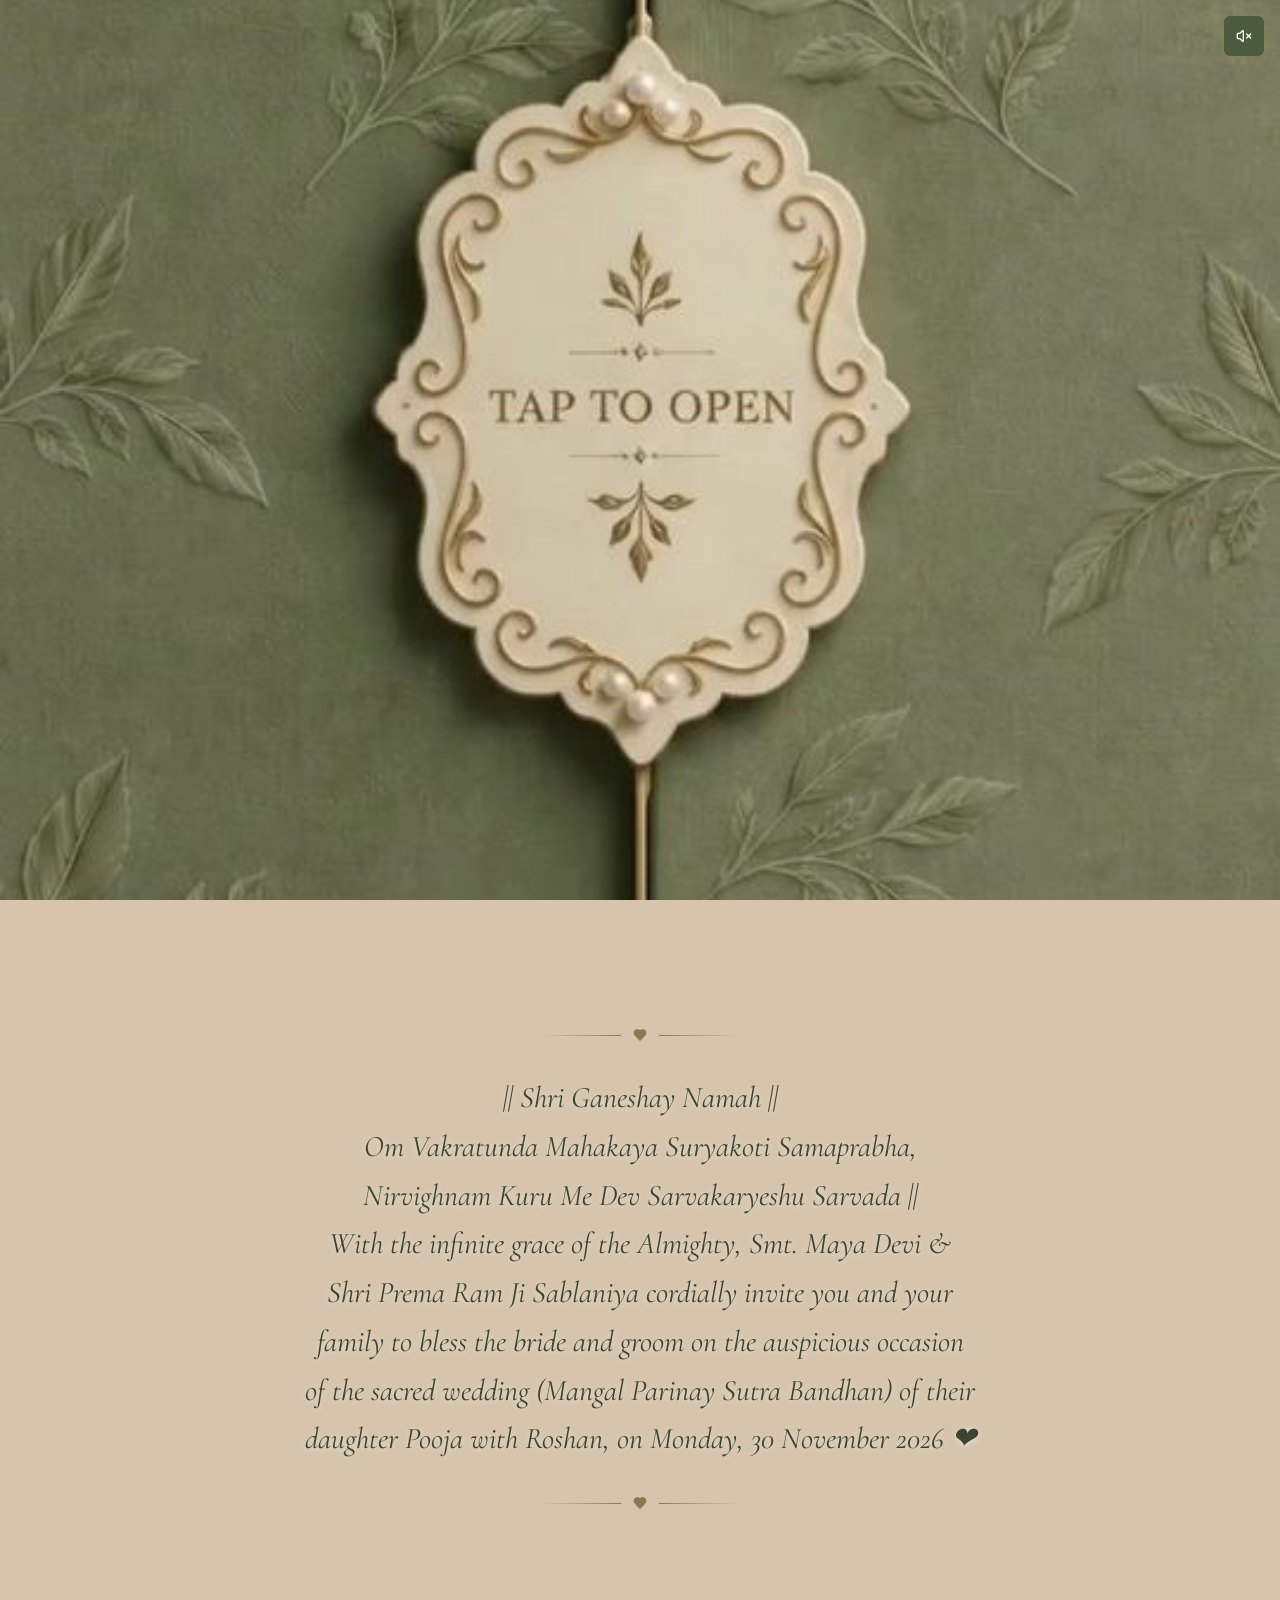
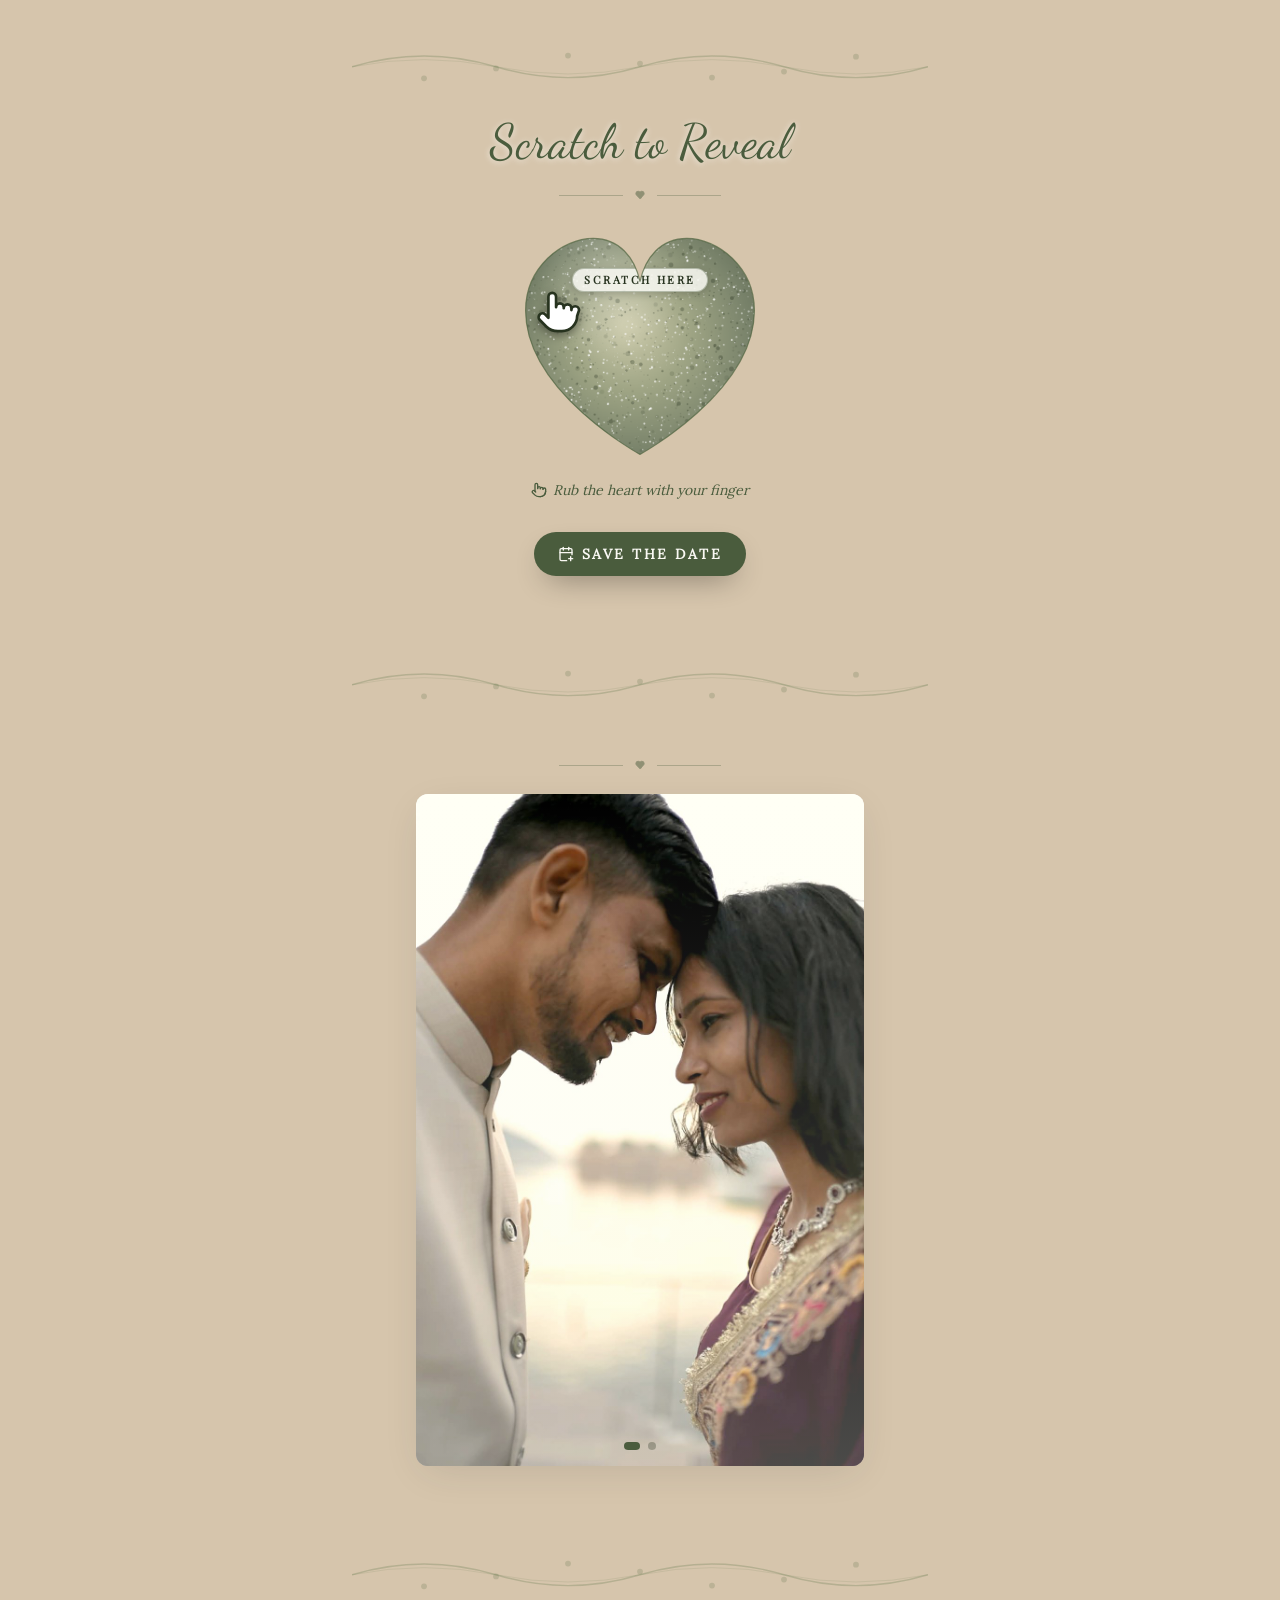
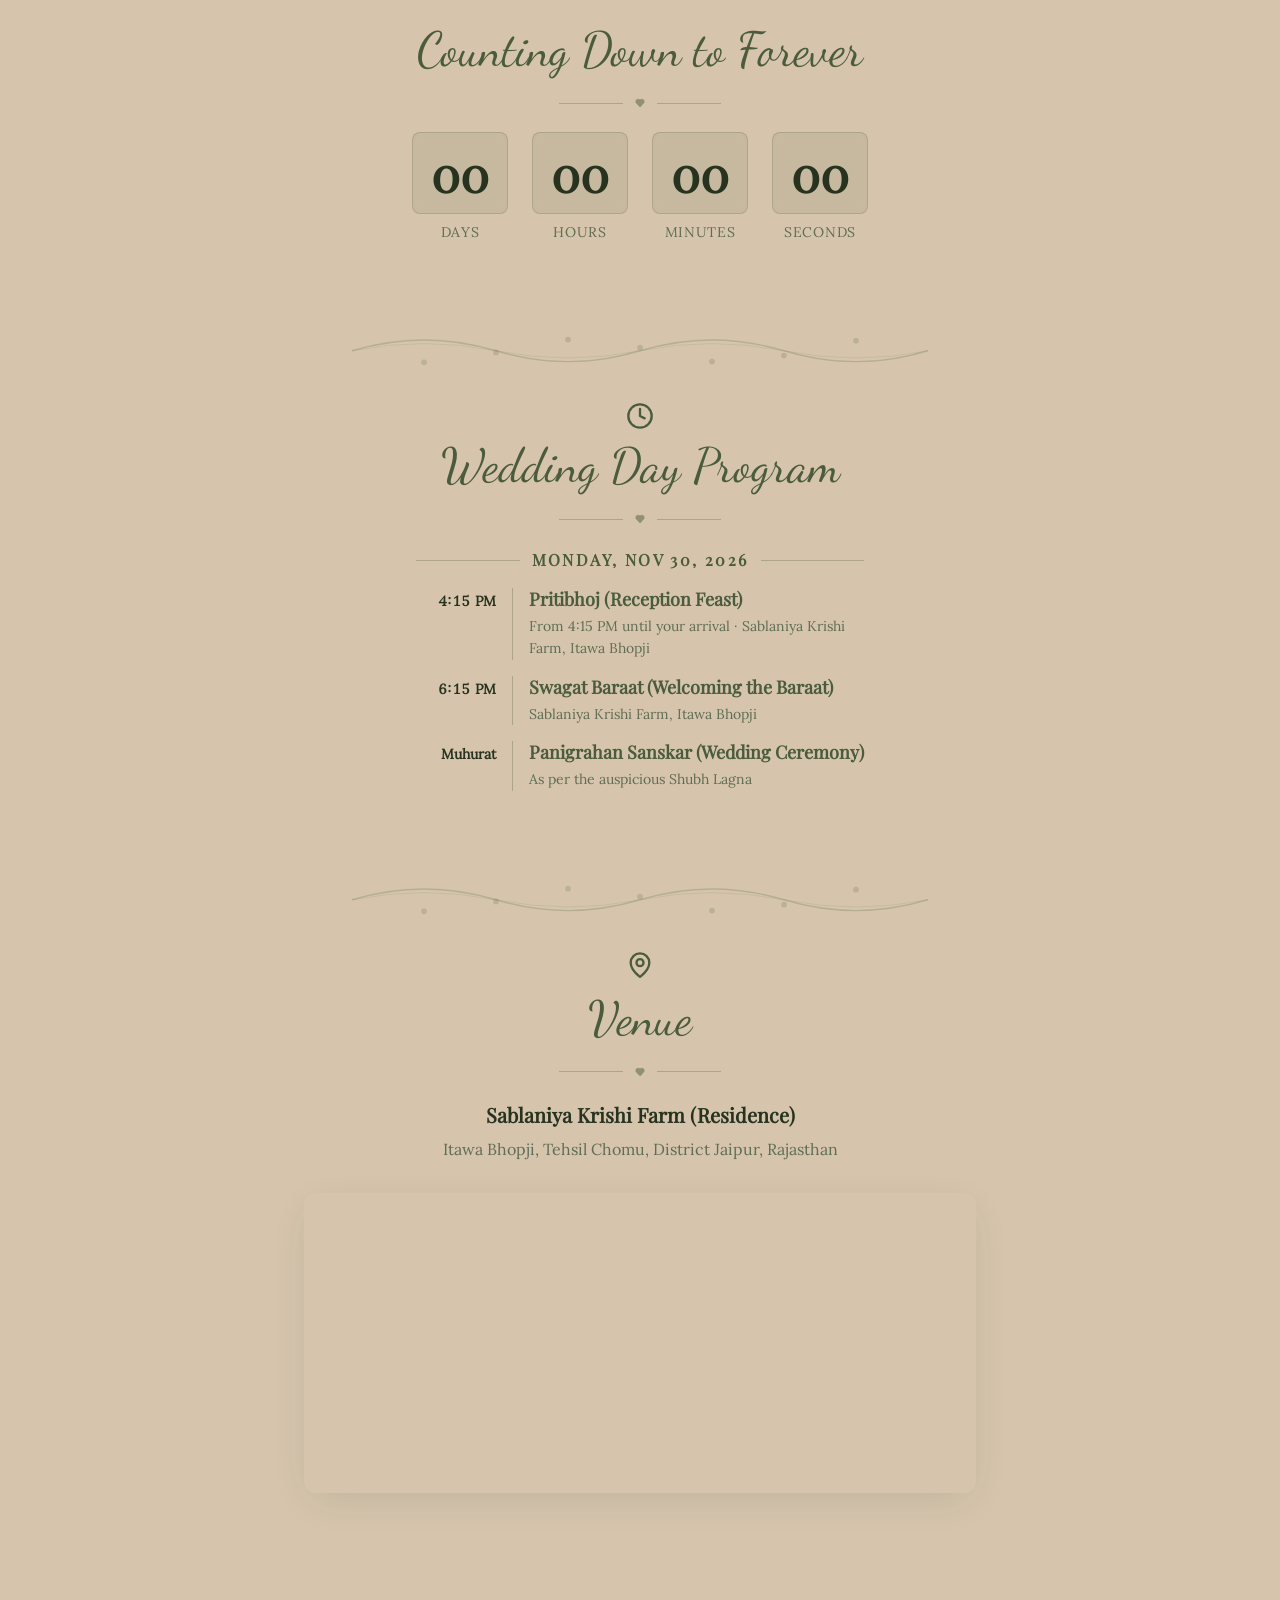
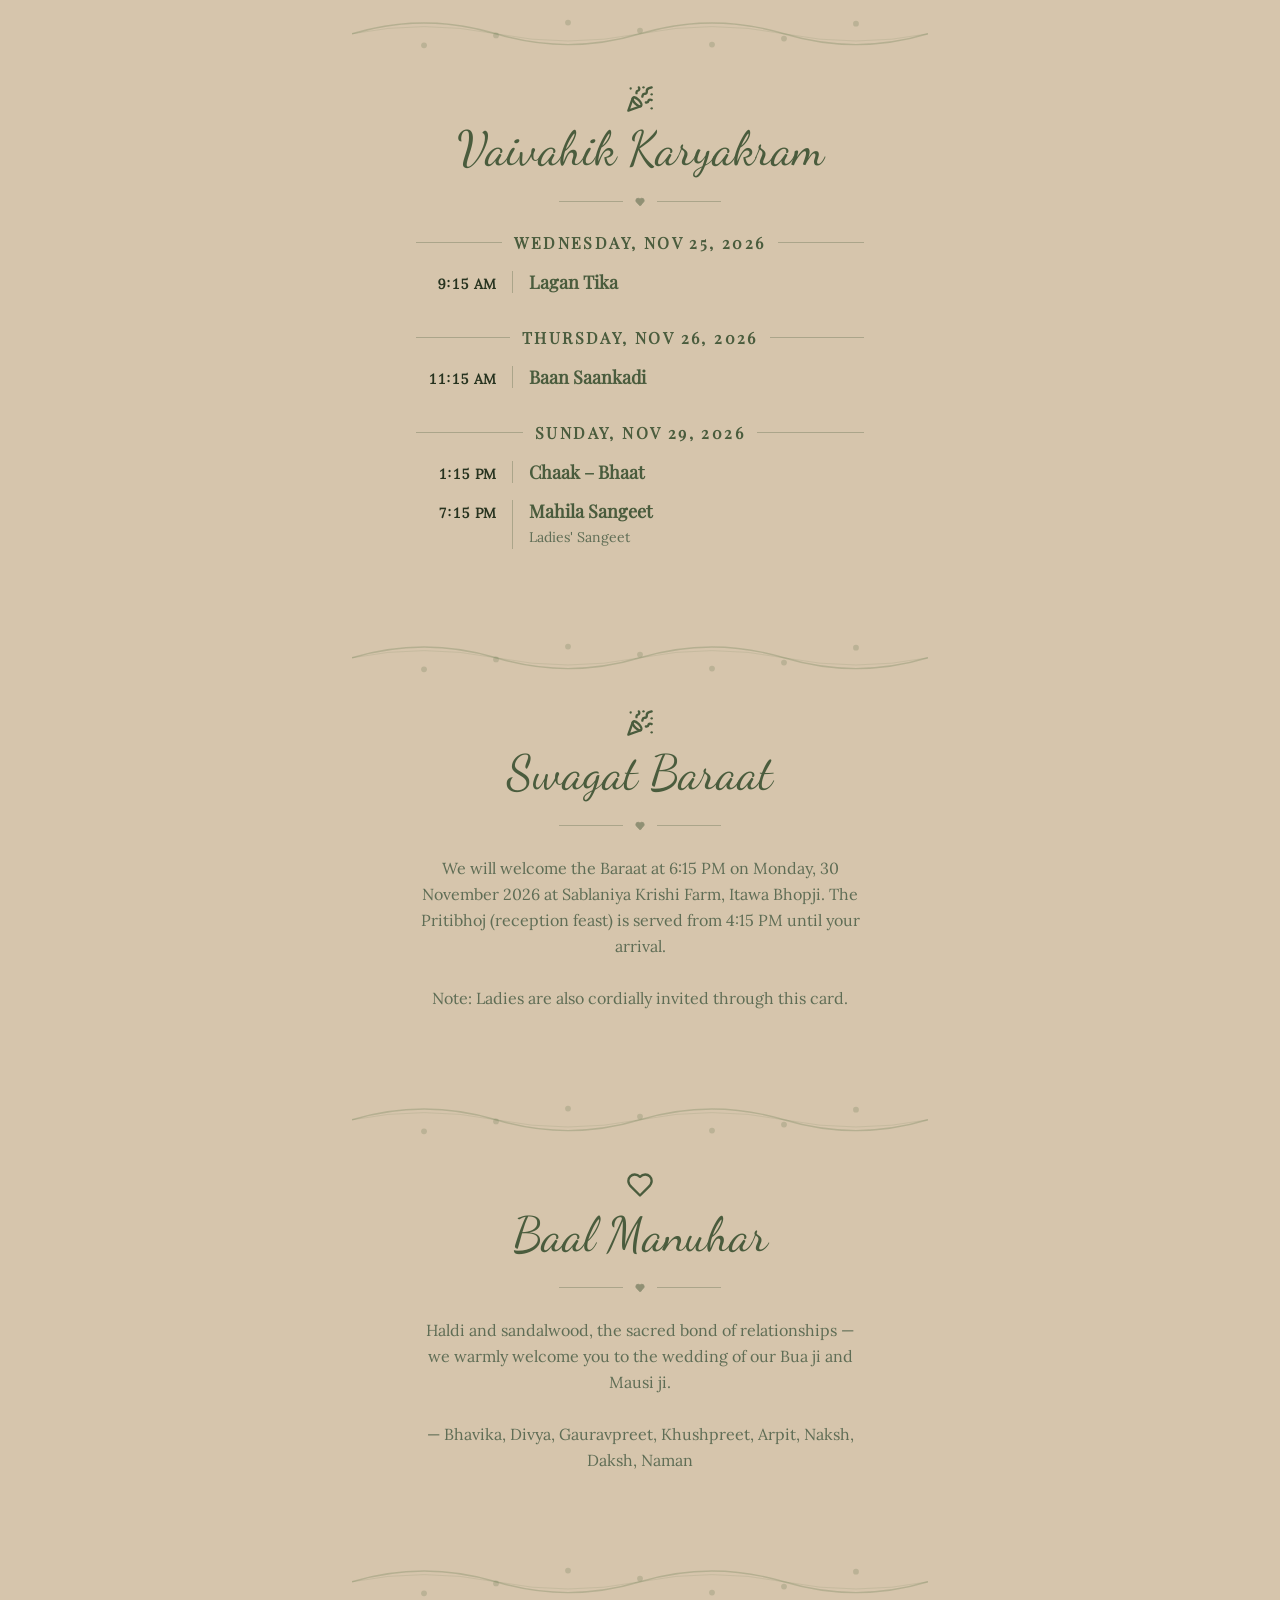
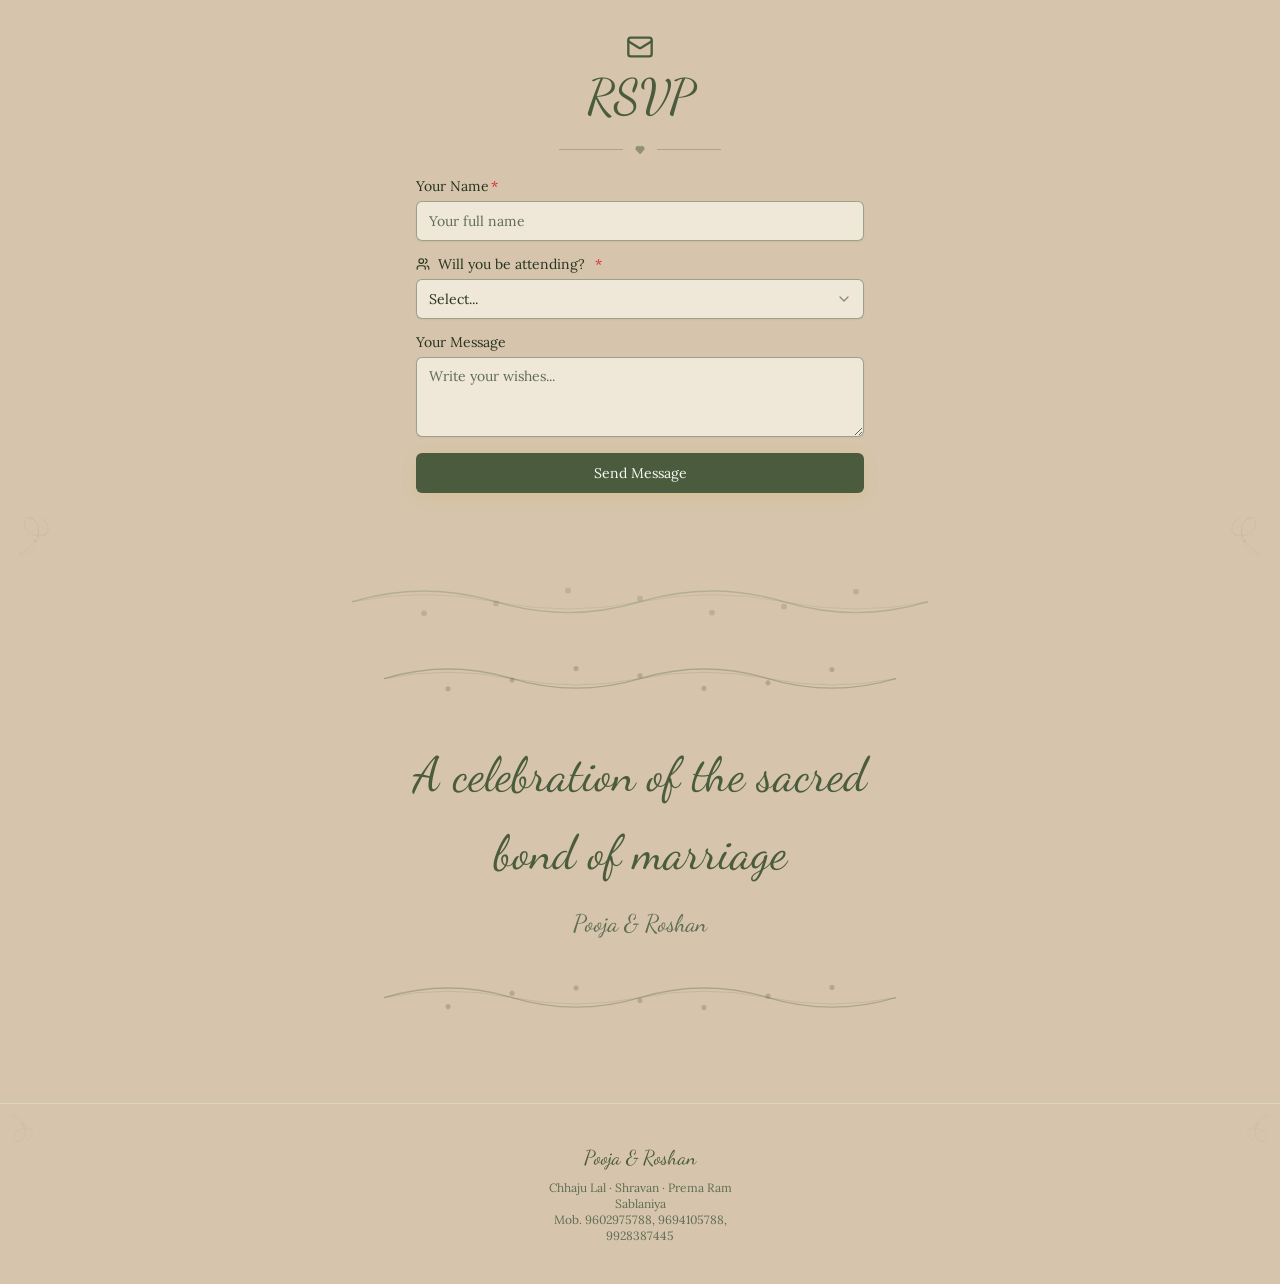
==== bride/index.html @ e95b91c8 "Add /bride: bride's side invitation from the Sablaniya family card - bride/index.html + bride/config" ====
<!doctype html>
<html lang="en">
<head>
  <!-- /bride : generated from ../index.html by scratchpad/make_bride.py; the only differences are the meta tags and the ../ paths -->
  <meta charset="utf-8">
  <meta name="viewport" content="width=device-width, initial-scale=1, viewport-fit=cover">
  <title>Pooja & Roshan - Wedding Invitation</title>
  <meta name="description" content="You are cordially invited to the wedding of Pooja & Roshan on Monday, 30 November 2026. Tap to open the invitation.">

  <!-- Link preview (WhatsApp, Facebook, Instagram, Telegram, iMessage) — keep the absolute site URL up to date -->
  <link rel="canonical" href="https://pooja-roshan-invitation.netlify.app/bride/">
  <meta property="og:type" content="website">
  <meta property="og:site_name" content="Pooja & Roshan Wedding">
  <meta property="og:title" content="Pooja & Roshan - Wedding Invitation">
  <meta property="og:description" content="You are cordially invited to the wedding of Pooja & Roshan on Monday, 30 November 2026. Tap to open the invitation.">
  <meta property="og:url" content="https://pooja-roshan-invitation.netlify.app/bride/">
  <meta property="og:image" content="https://pooja-roshan-invitation.netlify.app/assets/og-image.jpg">
  <meta property="og:image:secure_url" content="https://pooja-roshan-invitation.netlify.app/assets/og-image.jpg">
  <meta property="og:image:type" content="image/jpeg">
  <meta property="og:image:width" content="720">
  <meta property="og:image:height" content="1280">
  <meta property="og:image:alt" content="Tap to open - Pooja & Roshan wedding invitation">
  <meta property="og:video" content="https://pooja-roshan-invitation.netlify.app/assets/intro.mp4">
  <meta property="og:video:secure_url" content="https://pooja-roshan-invitation.netlify.app/assets/intro.mp4">
  <meta property="og:video:type" content="video/mp4">
  <meta property="og:video:width" content="720">
  <meta property="og:video:height" content="1280">
  <meta name="twitter:card" content="summary_large_image">
  <meta name="twitter:title" content="Pooja & Roshan - Wedding Invitation">
  <meta name="twitter:description" content="You are cordially invited to the wedding of Pooja & Roshan on Monday, 30 November 2026. Tap to open the invitation.">
  <meta name="twitter:image" content="https://pooja-roshan-invitation.netlify.app/assets/og-image.jpg">
  <meta name="theme-color" content="#6b7d55">
  <link rel="icon" href="../assets/og-square.jpg" type="image/jpeg">
  <!-- fonts are self-hosted (assets/fonts) so the page does not wait on Google Fonts -->
  <link rel="preload" href="../assets/poster.jpg" as="image" fetchpriority="high">
  <link rel="stylesheet" href="../assets/fonts.css">
  <link rel="stylesheet" href="../style.css">
</head>
<body class="is-closed">

<!-- lucide icon sprites -->
<svg width="0" height="0" style="position:absolute" aria-hidden="true">
  <defs>
    <symbol id="i-heart" viewBox="0 0 24 24"><path d="M19 14c1.49-1.46 3-3.21 3-5.5A5.5 5.5 0 0 0 16.5 3c-1.76 0-3 .5-4.5 2-1.5-1.5-2.74-2-4.5-2A5.5 5.5 0 0 0 2 8.5c0 2.3 1.5 4.05 3 5.5l7 7Z"/></symbol>
    <symbol id="i-volume-x" viewBox="0 0 24 24"><path d="M11 4.702a.705.705 0 0 0-1.203-.498L6.413 7.587A1.4 1.4 0 0 1 5.416 8H3a1 1 0 0 0-1 1v6a1 1 0 0 0 1 1h2.416a1.4 1.4 0 0 1 .997.413l3.383 3.384A.705.705 0 0 0 11 19.298z"/><line x1="22" x2="16" y1="9" y2="15"/><line x1="16" x2="22" y1="9" y2="15"/></symbol>
    <symbol id="i-volume-2" viewBox="0 0 24 24"><path d="M11 4.702a.705.705 0 0 0-1.203-.498L6.413 7.587A1.4 1.4 0 0 1 5.416 8H3a1 1 0 0 0-1 1v6a1 1 0 0 0 1 1h2.416a1.4 1.4 0 0 1 .997.413l3.383 3.384A.705.705 0 0 0 11 19.298z"/><path d="M16 9a5 5 0 0 1 0 6"/><path d="M19.364 18.364a9 9 0 0 0 0-12.728"/></symbol>
    <symbol id="i-chevron-down" viewBox="0 0 24 24"><path d="m6 9 6 6 6-6"/></symbol>
    <symbol id="i-calendar-plus" viewBox="0 0 24 24"><path d="M8 2v4"/><path d="M16 2v4"/><path d="M21 13V6a2 2 0 0 0-2-2H5a2 2 0 0 0-2 2v14a2 2 0 0 0 2 2h8"/><path d="M3 10h18"/><path d="M16 19h6"/><path d="M19 16v6"/></symbol>
    <symbol id="i-clock" viewBox="0 0 24 24"><circle cx="12" cy="12" r="10"/><polyline points="12 6 12 12 16 14"/></symbol>
    <symbol id="i-map-pin" viewBox="0 0 24 24"><path d="M20 10c0 4.993-5.539 10.193-7.399 11.799a1 1 0 0 1-1.202 0C9.539 20.193 4 14.993 4 10a8 8 0 0 1 16 0"/><circle cx="12" cy="10" r="3"/></symbol>
    <symbol id="i-shirt" viewBox="0 0 24 24"><path d="M20.38 3.46 16 2a4 4 0 0 1-8 0L3.62 3.46a2 2 0 0 0-1.34 2.23l.58 3.47a1 1 0 0 0 .99.84H6v10c0 1.1.9 2 2 2h8a2 2 0 0 0 2-2V10h2.15a1 1 0 0 0 .99-.84l.58-3.47a2 2 0 0 0-1.34-2.23z"/></symbol>
    <symbol id="i-party-popper" viewBox="0 0 24 24"><path d="M5.8 11.3 2 22l10.7-3.79"/><path d="M4 3h.01"/><path d="M22 8h.01"/><path d="M15 2h.01"/><path d="M22 20h.01"/><path d="m22 2-2.24.75a2.9 2.9 0 0 0-1.96 3.12c.1.86-.57 1.63-1.45 1.63h-.38c-.86 0-1.6.6-1.76 1.44L14 10"/><path d="m22 13-.82-.33c-.86-.34-1.82.2-1.98 1.11c-.11.7-.72 1.22-1.43 1.22H17"/><path d="m11 2 .33.82c.34.86-.2 1.82-1.11 1.98C9.52 4.9 9 5.52 9 6.23V7"/><path d="M11 13c1.93 1.93 2.83 4.17 2 5-.83.83-3.07-.07-5-2-1.93-1.93-2.83-4.17-2-5 .83-.83 3.07.07 5 2Z"/></symbol>
    <symbol id="i-car" viewBox="0 0 24 24"><path d="M19 17h2c.6 0 1-.4 1-1v-3c0-.9-.7-1.7-1.5-1.9C18.7 10.6 16 10 16 10s-1.3-1.4-2.2-2.3c-.5-.4-1.1-.7-1.8-.7H5c-.6 0-1.1.4-1.4.9l-1.4 2.9A3.7 3.7 0 0 0 2 12v4c0 .6.4 1 1 1h2"/><circle cx="7" cy="17" r="2"/><path d="M9 17h6"/><circle cx="17" cy="17" r="2"/></symbol>
    <symbol id="i-hotel" viewBox="0 0 24 24"><path d="M10 22v-6.57"/><path d="M12 11h.01"/><path d="M12 7h.01"/><path d="M14 15.43V22"/><path d="M15 16a5 5 0 0 0-6 0"/><path d="M16 11h.01"/><path d="M16 7h.01"/><path d="M8 11h.01"/><path d="M8 7h.01"/><rect x="4" y="2" width="16" height="20" rx="2"/></symbol>
    <symbol id="i-gift" viewBox="0 0 24 24"><rect x="3" y="8" width="18" height="4" rx="1"/><path d="M12 8v13"/><path d="M19 12v7a2 2 0 0 1-2 2H7a2 2 0 0 1-2-2v-7"/><path d="M7.5 8a2.5 2.5 0 0 1 0-5A4.8 8 0 0 1 12 8a4.8 8 0 0 1 4.5-5 2.5 2.5 0 0 1 0 5"/></symbol>
    <symbol id="i-mail" viewBox="0 0 24 24"><rect width="20" height="16" x="2" y="4" rx="2"/><path d="m22 7-8.97 5.7a1.94 1.94 0 0 1-2.06 0L2 7"/></symbol>
    <symbol id="i-pointer" viewBox="0 0 24 24"><path d="M22 14a8 8 0 0 1-8 8"/><path d="M18 11v-1a2 2 0 0 0-2-2a2 2 0 0 0-2 2"/><path d="M14 10V9a2 2 0 0 0-2-2a2 2 0 0 0-2 2v1"/><path d="M10 9.5V4a2 2 0 0 0-2-2a2 2 0 0 0-2 2v10"/><path d="M18 11a2 2 0 1 1 4 0v3a8 8 0 0 1-8 8h-2c-2.8 0-4.5-.86-5.99-2.34l-3.6-3.6a2 2 0 0 1 2.83-2.82L7 15"/></symbol>
    <symbol id="i-users" viewBox="0 0 24 24"><path d="M16 21v-2a4 4 0 0 0-4-4H6a4 4 0 0 0-4 4v2"/><circle cx="9" cy="7" r="4"/><path d="M22 21v-2a4 4 0 0 0-3-3.87"/><path d="M16 3.13a4 4 0 0 1 0 7.75"/></symbol>
    <symbol id="i-flourish" viewBox="0 0 100 100"><path d="M5 5C5 5 20 10 30 25C40 40 35 55 25 60C15 65 10 55 15 45C20 35 35 30 45 35C55 40 50 55 40 60" stroke="currentColor" stroke-width="1" stroke-linecap="round" opacity="0.5" fill="none"/><path d="M10 2C10 2 25 8 32 20C39 32 36 42 30 46" stroke="currentColor" stroke-width="0.8" stroke-linecap="round" opacity="0.3" fill="none"/><circle cx="30" cy="25" r="2" fill="currentColor" opacity="0.4"/><circle cx="25" cy="60" r="1.5" fill="currentColor" opacity="0.3"/><circle cx="45" cy="35" r="1.5" fill="currentColor" opacity="0.3"/></symbol>
    <symbol id="i-wave" viewBox="0 0 400 40"><path d="M0 20 Q50 5 100 20 Q150 35 200 20 Q250 5 300 20 Q350 35 400 20" stroke="currentColor" stroke-width="1" opacity="0.3" fill="none"/><path d="M0 20 Q50 10 100 20 Q150 30 200 20 Q250 10 300 20 Q350 30 400 20" stroke="currentColor" stroke-width="0.5" opacity="0.2" fill="none"/><circle cx="50" cy="27.98" r="2" fill="currentColor" opacity="0.25"/><circle cx="100" cy="21.13" r="2" fill="currentColor" opacity="0.25"/><circle cx="150" cy="12.18" r="2" fill="currentColor" opacity="0.25"/><circle cx="200" cy="17.76" r="2" fill="currentColor" opacity="0.25"/><circle cx="250" cy="27.5" r="2" fill="currentColor" opacity="0.25"/><circle cx="300" cy="23.3" r="2" fill="currentColor" opacity="0.25"/><circle cx="350" cy="12.96" r="2" fill="currentColor" opacity="0.25"/></symbol>
    <clipPath id="royal-heart-clip" clipPathUnits="objectBoundingBox"><path d="M0.5,0.96 C0.5,0.96 0.06,0.70 0.06,0.36 C0.06,0.18 0.20,0.06 0.32,0.06 C0.42,0.06 0.48,0.14 0.5,0.24 C0.52,0.14 0.58,0.06 0.68,0.06 C0.80,0.06 0.94,0.18 0.94,0.36 C0.94,0.70 0.5,0.96 0.5,0.96 Z"/></clipPath>
  </defs>
</svg>

<div class="invite">
  <audio id="music" loop preload="none"></audio>
  <div class="sparkle-bg" aria-hidden="true"></div>

  <!-- mute / unmute -->
  <div class="top-controls">
    <button id="muteBtn" class="icon-btn" type="button" aria-label="Toggle music">
      <svg class="ico" width="16" height="16"><use href="#i-volume-x"/></svg>
    </button>
  </div>

  <!-- ================= HERO ================= -->
  <section class="hero" id="hero">
    <video id="introVideo" class="hero-video" playsinline preload="auto" muted fetchpriority="high" disablepictureinpicture controlslist="nodownload noplaybackrate noremoteplayback nofullscreen"></video>

    <div class="hero-content" id="heroContent">
      <div class="hero-heart anim"><svg class="ico-fill" width="26" height="26"><use href="#i-heart"/></svg></div>
      <p class="hero-message anim" data-bind="hero.message"></p>
      <div class="hero-divider">
        <div class="line"></div>
        <svg class="ico-fill" width="10" height="10"><use href="#i-heart"/></svg>
        <div class="line"></div>
      </div>
      <h1 class="hero-name anim"><span data-bind="hero.groom.name"></span><p class="hero-subtext" data-bind="hero.groom.subtext"></p></h1>
      <p class="hero-amp anim">&amp;</p>
      <h1 class="hero-name anim"><span data-bind="hero.bride.name"></span><p class="hero-subtext" data-bind="hero.bride.subtext"></p></h1>
    </div>

    <div class="scroll-hint" id="scrollHint">
      <span data-bind="hero.scrollLabel"></span>
      <svg class="ico chev" width="28" height="28"><use href="#i-chevron-down"/></svg>
    </div>
  </section>

  <!-- ================= PAPER AREA ================= -->
  <div class="paper" id="paper">

    <section class="welcome">
      <div class="welcome-inner">
        <div class="welcome-divider">
          <div class="line l"></div>
          <svg class="ico-fill" width="14" height="14"><use href="#i-heart"/></svg>
          <div class="line r"></div>
        </div>
        <p class="welcome-text"><span data-bind="welcome.text"></span></p>
        <div class="welcome-divider bottom">
          <div class="line l"></div>
          <svg class="ico-fill" width="14" height="14"><use href="#i-heart"/></svg>
          <div class="line r"></div>
        </div>
      </div>
    </section>

    <div class="sections">

      <!-- Scratch to reveal -->
      <section class="sec reveal" id="sec-scratch">
        <svg class="wave-top"><use href="#i-wave"/></svg>
        <div class="center">
          <div>
            <h2 class="h2 scratch-title" data-bind="headings.scratch"></h2>
            <div class="divider"><div class="line"></div><svg class="ico-fill heart" width="10" height="10"><use href="#i-heart"/></svg><div class="line"></div></div>
          </div>
          <div class="heart-box">
            <div class="heart-shadow" aria-hidden="true"></div>
            <div class="heart-clip">
              <div class="heart-face">
                <p class="invited" id="invitedText" data-bind="headings.scratchInvited"></p>
                <p class="h-date" data-bind="event.dateLabel"></p>
                <p class="h-day" data-bind="event.dayLabel"></p>
                <p class="h-time" data-bind="event.timeLabel"></p>
              </div>
              <canvas id="scratchCanvas" class="scratch" width="325" height="300"></canvas>
              <div class="heart-vignette" aria-hidden="true"></div>
              <div class="heart-gloss" aria-hidden="true"></div>
              <!-- animated "scratch here" hint: shine sweep, label, finger + scratch trail (hidden on first touch) -->
              <div class="heart-shine" aria-hidden="true"></div>
              <div class="scratch-hint" aria-hidden="true">
                <span class="hint-label" data-bind="headings.scratchLabel"></span>
                <div class="hint-stage">
                  <svg class="hint-trail" viewBox="0 0 200 90" preserveAspectRatio="none"><path d="M22 30 C 50 10, 70 60, 100 44 S 150 18, 178 52"/></svg>
                  <svg class="hint-hand" viewBox="0 0 24 24"><path d="M22 14a8 8 0 0 1-8 8h-2c-2.8 0-4.5-.86-5.99-2.34l-3.6-3.6a2 2 0 0 1 2.83-2.82L7 15V4a2 2 0 0 1 4 0v5.5a2 2 0 0 1 4 0V10a2 2 0 0 1 4 0v1a2 2 0 1 1 4 0z"/></svg>
                </div>
              </div>
            </div>
            <svg class="heart-outline" viewBox="0 0 100 100" preserveAspectRatio="none" aria-hidden="true"><path d="M50,96 C50,96 6,70 6,36 C6,18 20,6 32,6 C42,6 48,14 50,24 C52,14 58,6 68,6 C80,6 94,18 94,36 C94,70 50,96 50,96 Z" fill="none" stroke="hsl(95, 22%, 32%)" stroke-width="1.2" vector-effect="non-scaling-stroke" opacity="0.7"/></svg>
          </div>
          <p class="scratch-cta" id="scratchCta"><svg class="ico" width="16" height="16"><use href="#i-pointer"/></svg><span data-bind="headings.scratchHint"></span></p>
        </div>
        <div class="std-wrap">
          <button type="button" class="std-btn" id="saveDateBtn" aria-expanded="false">
            <svg class="ico" width="16" height="16"><use href="#i-calendar-plus"/></svg><span data-bind="headings.saveTheDate"></span>
          </button>
        </div>
      </section>

      <!-- Slideshow -->
      <section class="sec reveal" id="sec-slides">
        <svg class="wave-top"><use href="#i-wave"/></svg>
        <div class="divider"><div class="line"></div><svg class="ico-fill heart" width="10" height="10"><use href="#i-heart"/></svg><div class="line"></div></div>
        <div class="slideshow" id="slideshow">
          <div class="slides" id="slides"></div>
          <div class="slides-fade"></div>
          <div class="dots" id="dots"></div>
        </div>
      </section>

      <!-- Countdown -->
      <section class="sec reveal" id="sec-countdown">
        <svg class="wave-top"><use href="#i-wave"/></svg>
        <div class="center">
          <h2 class="h2 primary mb3" data-bind="headings.countdown"></h2>
          <div class="divider"><div class="line"></div><svg class="ico-fill heart" width="10" height="10"><use href="#i-heart"/></svg><div class="line"></div></div>
          <div class="countdown">
            <div class="cd"><div class="cd-box"><div class="cd-num" id="cdDays">00</div></div><p class="cd-label">Days</p></div>
            <div class="cd"><div class="cd-box"><div class="cd-num" id="cdHours">00</div></div><p class="cd-label">Hours</p></div>
            <div class="cd"><div class="cd-box"><div class="cd-num" id="cdMinutes">00</div></div><p class="cd-label">Minutes</p></div>
            <div class="cd"><div class="cd-box"><div class="cd-num" id="cdSeconds">00</div></div><p class="cd-label">Seconds</p></div>
          </div>
        </div>
      </section>

      <!-- Timeline -->
      <section class="sec reveal" id="sec-timeline">
        <svg class="wave-top"><use href="#i-wave"/></svg>
        <div class="center">
          <svg class="ico sec-icon mb3" width="28" height="28"><use href="#i-clock"/></svg>
          <h2 class="h2 primary mb2" data-bind="headings.timeline"></h2>
          <div class="divider"><div class="line"></div><svg class="ico-fill heart" width="10" height="10"><use href="#i-heart"/></svg><div class="line"></div></div>
        </div>
        <div class="days" id="timelineDays"></div>
      </section>

      <!-- Venue -->
      <section class="sec reveal" id="sec-venue">
        <svg class="wave-top"><use href="#i-wave"/></svg>
        <svg class="ico sec-icon mb4" width="28" height="28"><use href="#i-map-pin"/></svg>
        <h2 class="h2 primary mb2 center" data-bind="headings.venue"></h2>
        <div class="divider"><div class="line"></div><svg class="ico-fill heart" width="10" height="10"><use href="#i-heart"/></svg><div class="line"></div></div>
        <div class="venue-text">
          <p class="venue-name" data-bind="venue.name"></p>
          <p class="muted" data-bind="venue.address"></p>
        </div>
        <div class="map-wrap"><iframe id="venueMap" width="100%" height="300" allowfullscreen loading="lazy" referrerpolicy="no-referrer-when-downgrade" title="Venue Map"></iframe></div>
      </section>

      <!-- Dress code -->
      <section class="sec reveal" id="sec-dress">
        <svg class="wave-top"><use href="#i-wave"/></svg>
        <svg class="ico sec-icon mb3" width="28" height="28"><use href="#i-shirt"/></svg>
        <h2 class="h2 primary mb2 center" data-bind="headings.dressCode"></h2>
        <div class="divider"><div class="line"></div><svg class="ico-fill heart" width="10" height="10"><use href="#i-heart"/></svg><div class="line"></div></div>
        <div class="dress-grid" id="dressGrid"></div>
      </section>

      <!-- Pre-wedding events -->
      <section class="sec reveal" id="sec-pre">
        <svg class="wave-top"><use href="#i-wave"/></svg>
        <svg class="ico sec-icon mb3" width="28" height="28"><use href="#i-party-popper"/></svg>
        <h2 class="h2 primary mb2 center" data-bind="headings.preEvents"></h2>
        <div class="divider"><div class="line"></div><svg class="ico-fill heart" width="10" height="10"><use href="#i-heart"/></svg><div class="line"></div></div>
        <div class="days" id="preDays"></div>
      </section>

      <!-- Transportation -->
      <section class="sec reveal" id="sec-transport">
        <svg class="wave-top"><use href="#i-wave"/></svg>
        <svg class="ico sec-icon mb3" width="28" height="28"><use href="#i-car"/></svg>
        <h2 class="h2 primary mb2 center" data-bind="headings.transportation"></h2>
        <div class="divider"><div class="line"></div><svg class="ico-fill heart" width="10" height="10"><use href="#i-heart"/></svg><div class="line"></div></div>
        <div class="text-block"><p class="muted pre" data-bind="transportation.text"></p></div>
      </section>

      <!-- Accommodation -->
      <section class="sec reveal" id="sec-stay">
        <svg class="wave-top"><use href="#i-wave"/></svg>
        <svg class="ico sec-icon mb3" width="28" height="28"><use href="#i-hotel"/></svg>
        <h2 class="h2 primary mb2 center" data-bind="headings.accommodation"></h2>
        <div class="divider"><div class="line"></div><svg class="ico-fill heart" width="10" height="10"><use href="#i-heart"/></svg><div class="line"></div></div>
        <div class="text-block"><p class="muted pre" data-bind="accommodation.text"></p></div>
      </section>

      <!-- Gifts -->
      <section class="sec reveal" id="sec-gifts">
        <svg class="wave-top"><use href="#i-wave"/></svg>
        <svg class="ico sec-icon mb3" width="28" height="28"><use href="#i-gift"/></svg>
        <h2 class="h2 primary mb2 center" data-bind="headings.gifts"></h2>
        <div class="divider"><div class="line"></div><svg class="ico-fill heart" width="10" height="10"><use href="#i-heart"/></svg><div class="line"></div></div>
        <div class="text-block"><p class="muted pre"><span data-bind="gifts.text"></span></p></div>
      </section>

      <!-- RSVP -->
      <section class="sec reveal" id="sec-rsvp">
        <svg class="wave-top"><use href="#i-wave"/></svg>
        <svg class="flourish bl"><use href="#i-flourish"/></svg>
        <svg class="flourish br"><use href="#i-flourish"/></svg>
        <svg class="ico sec-icon mb3" width="28" height="28"><use href="#i-mail"/></svg>
        <h2 class="h2 primary mb3 center" data-bind="headings.rsvp"></h2>
        <div class="divider"><div class="line"></div><svg class="ico-fill heart" width="10" height="10"><use href="#i-heart"/></svg><div class="line"></div></div>
        <form class="rsvp" id="rsvpForm" novalidate>
          <div class="field">
            <label for="rsvpName"><span data-bind="rsvp.nameLabel"></span><span class="req" aria-hidden="true">*</span></label>
            <input id="rsvpName" class="input" required type="text">
          </div>
          <div class="field">
            <label for="rsvpAttend" class="with-icon"><svg class="ico" width="14" height="14"><use href="#i-users"/></svg> <span data-bind="rsvp.attendingLabel"></span><span class="req" aria-hidden="true">*</span></label>
            <div class="select-wrap">
              <select id="rsvpAttend" class="input select" required>
                <option value="" disabled selected data-bind="rsvp.selectPlaceholder"></option>
                <option value="yes" data-bind="rsvp.optionYes"></option>
                <option value="no" data-bind="rsvp.optionNo"></option>
              </select>
              <svg class="ico chev" width="16" height="16"><use href="#i-chevron-down"/></svg>
            </div>
          </div>
          <div class="field">
            <label for="rsvpMsg" data-bind="rsvp.messageLabel"></label>
            <textarea id="rsvpMsg" class="input textarea" rows="3"></textarea>
          </div>
          <button class="submit" type="submit" data-bind="rsvp.buttonLabel"></button>
          <p class="rsvp-done" id="rsvpDone" hidden data-bind="rsvp.thankYou"></p>
        </form>
      </section>

    </div>

    <!-- ================= CLOSING ================= -->
    <div class="ending" id="ending">
      <section class="sec reveal">
        <svg class="wave-top"><use href="#i-wave"/></svg>
        <div class="closing">
          <svg class="wave-line mb8"><use href="#i-wave"/></svg>
          <p class="closing-text pre" data-bind="closing.text"></p>
          <p class="closing-sign pre" data-bind="closing.signature"></p>
          <svg class="wave-line mt8 flip"><use href="#i-wave"/></svg>
        </div>
      </section>
      <footer class="footer">
        <svg class="flourish tl"><use href="#i-flourish"/></svg>
        <svg class="flourish tr"><use href="#i-flourish"/></svg>
        <p class="footer-names pre" data-bind="footer.names"></p>
        <p class="footer-credit"><span data-bind="footer.creditText"></span> <a id="creditLink" class="gold-text" href="#"><span data-bind="footer.creditLink"></span><span class="tm" aria-label="trademark">™</span></a></p>
      </footer>
    </div>
  </div>

  <!-- Save-the-date dropdown (positioned by script) -->
  <div class="cal-menu" id="calMenu" hidden>
    <button type="button" data-cal="google"><span>Google Calendar</span></button>
    <button type="button" data-cal="outlook"><span>Office 365 / Outlook</span></button>
    <button type="button" data-cal="yahoo"><span>Yahoo Calendar</span></button>
    <button type="button" data-cal="apple"><span>Apple Calendar</span></button>
    <button type="button" data-cal="ics"><span>Other (.ics file)</span></button>
    <p class="cal-note" id="calNote"></p>
  </div>

  <div class="confetti" id="confetti" aria-hidden="true"></div>
</div>

<script src="config.js"></script>
<script src="../script.js"></script>
</body>
</html>
---- assets/fonts.css ----
/* Self-hosted Google Fonts (OFL), latin subset, variable weights */
@font-face { font-family: 'Cormorant Garamond'; font-style: italic; font-weight: 400; font-display: swap; src: url(fonts/cormorant-garamond-italic.woff2) format('woff2'); unicode-range: U+0000-00FF, U+0131, U+0152-0153, U+02BB-02BC, U+02C6, U+02DA, U+02DC, U+0304, U+0308, U+0329, U+2000-206F, U+20AC, U+2122, U+2191, U+2193, U+2212, U+2215, U+FEFF, U+FFFD; }
@font-face { font-family: 'Cormorant Garamond'; font-style: normal; font-weight: 400; font-display: swap; src: url(fonts/cormorant-garamond-normal.woff2) format('woff2'); unicode-range: U+0000-00FF, U+0131, U+0152-0153, U+02BB-02BC, U+02C6, U+02DA, U+02DC, U+0304, U+0308, U+0329, U+2000-206F, U+20AC, U+2122, U+2191, U+2193, U+2212, U+2215, U+FEFF, U+FFFD; }
@font-face { font-family: 'Dancing Script'; font-style: normal; font-weight: 400 700; font-display: swap; src: url(fonts/dancing-script-normal.woff2) format('woff2'); unicode-range: U+0000-00FF, U+0131, U+0152-0153, U+02BB-02BC, U+02C6, U+02DA, U+02DC, U+0304, U+0308, U+0329, U+2000-206F, U+20AC, U+2122, U+2191, U+2193, U+2212, U+2215, U+FEFF, U+FFFD; }
@font-face { font-family: 'Great Vibes'; font-style: normal; font-weight: 400; font-display: swap; src: url(fonts/great-vibes-normal.woff2) format('woff2'); unicode-range: U+0000-00FF, U+0131, U+0152-0153, U+02BB-02BC, U+02C6, U+02DA, U+02DC, U+0304, U+0308, U+0329, U+2000-206F, U+20AC, U+2122, U+2191, U+2193, U+2212, U+2215, U+FEFF, U+FFFD; }
@font-face { font-family: 'Lora'; font-style: normal; font-weight: 400; font-display: swap; src: url(fonts/lora-normal.woff2) format('woff2'); unicode-range: U+0000-00FF, U+0131, U+0152-0153, U+02BB-02BC, U+02C6, U+02DA, U+02DC, U+0304, U+0308, U+0329, U+2000-206F, U+20AC, U+2122, U+2191, U+2193, U+2212, U+2215, U+FEFF, U+FFFD; }
@font-face { font-family: 'Playfair Display'; font-style: italic; font-weight: 400; font-display: swap; src: url(fonts/playfair-display-italic.woff2) format('woff2'); unicode-range: U+0000-00FF, U+0131, U+0152-0153, U+02BB-02BC, U+02C6, U+02DA, U+02DC, U+0304, U+0308, U+0329, U+2000-206F, U+20AC, U+2122, U+2191, U+2193, U+2212, U+2215, U+FEFF, U+FFFD; }
@font-face { font-family: 'Playfair Display'; font-style: normal; font-weight: 400; font-display: swap; src: url(fonts/playfair-display-normal.woff2) format('woff2'); unicode-range: U+0000-00FF, U+0131, U+0152-0153, U+02BB-02BC, U+02C6, U+02DA, U+02DC, U+0304, U+0308, U+0329, U+2000-206F, U+20AC, U+2122, U+2191, U+2193, U+2212, U+2215, U+FEFF, U+FFFD; }
---- style.css ----
/* ============================================================
   Royal Grace invitation — hand-written CSS (mobile first)
   Values mirror the original build pixel for pixel.
   ============================================================ */

/* ---------- reset (matches Tailwind preflight where it matters) ---------- */
*, ::before, ::after { box-sizing: border-box; border: 0 solid; margin: 0; padding: 0; }
html { line-height: 1.5; -webkit-text-size-adjust: 100%; tab-size: 4; -webkit-tap-highlight-color: transparent; color-scheme: only light; }
html, body { background-color: #0f0f0f; }
body { font-family: "Lora", serif; color: hsl(220 15% 20%); overscroll-behavior: none; }
body.is-closed { overflow: hidden; touch-action: none; }
h1, h2, h3, p { font-size: inherit; font-weight: inherit; }
img, svg, video, canvas, iframe { display: block; vertical-align: middle; }
img, video { max-width: 100%; height: auto; }
button, input, select, textarea { font: inherit; color: inherit; background: transparent; letter-spacing: inherit; }
button, [role="button"] { cursor: pointer; }
a { color: inherit; text-decoration: inherit; }

/* ---------- theme variables (from the template) ---------- */
.invite {
  --primary: 95 20% 30%;
  --primary-foreground: 45 40% 97%;
  --background: 45 38% 96%;
  --foreground: 95 25% 16%;
  --card: 45 42% 94%;
  --card-foreground: 95 25% 16%;
  --muted: 35 20% 92%;
  --muted-foreground: 95 12% 38%;
  --popover: 40 30% 97%;
  --popover-foreground: 220 15% 20%;
  --accent: 40 50% 48%;
  --destructive: 0 72% 51%;
  --cream: 42 40% 93%;
  --gold: 40 45% 45%;
  --gold-light: 42 50% 78%;
  --border: 45 25% 82%;
  --artwork-field: 38 45% 90%;
  --ink: #3E5634;                               /* names / message colour */
  --font-display: "Playfair Display", serif;
  --font-calligraphy: "Dancing Script", cursive; /* section headings */
  --font-calligraphic: "Cormorant Garamond", serif;
  --font-names: "Great Vibes", "Dancing Script", cursive;
  --shadow-elegant: 0 10px 40px -10px hsla(220, 15%, 20%, .15);
  --shadow-gold: 0 4px 20px -4px hsla(40, 65%, 55%, .3);
  --gradient-gold: linear-gradient(135deg, hsl(40, 65%, 55%), hsl(40, 60%, 75%));
  min-height: 100vh;
  background-color: hsl(var(--background));   /* rgb(249,247,241) */
  color: hsl(var(--foreground));              /* rgb(39,51,31) */
  position: relative;
}

.ico { fill: none; stroke: currentColor; stroke-width: 2; stroke-linecap: round; stroke-linejoin: round; }
.ico-fill { fill: currentColor; stroke: currentColor; stroke-width: 2; stroke-linecap: round; stroke-linejoin: round; }

.sparkle-bg {
  position: fixed; inset: 0; pointer-events: none; z-index: 0;
  background-image: url("data:image/svg+xml,%3Csvg width='60' height='60' viewBox='0 0 60 60' xmlns='http://www.w3.org/2000/svg'%3E%3Cg fill='none' fill-rule='evenodd'%3E%3Cg fill='%23c9a96e' fill-opacity='0.02'%3E%3Cpath d='M36 34v-4h-2v4h-4v2h4v4h2v-4h4v-2h-4zm0-30V0h-2v4h-4v2h4v4h2V6h4V4h-4zM6 34v-4H4v4H0v2h4v4h2v-4h4v-2H6zM6 4V0H4v4H0v2h4v4h2V6h4V4H6z'/%3E%3C/g%3E%3C/g%3E%3C/svg%3E");
}

/* ---------- fixed controls ---------- */
.top-controls { position: fixed; top: 16px; right: 16px; z-index: 50; display: flex; gap: 8px; }
.icon-btn {
  display: inline-flex; align-items: center; justify-content: center; gap: 8px;
  height: 40px; width: 40px; border-radius: 6px; border: 1px solid hsl(var(--primary) / .5);
  background-color: hsl(var(--primary)); color: hsl(var(--primary-foreground));
  backdrop-filter: blur(4px); -webkit-backdrop-filter: blur(4px);
  box-shadow: var(--shadow-gold); transition: color .15s, background-color .15s;
}
.icon-btn:hover { background-color: hsl(var(--primary) / .9); }

/* ---------- hero ---------- */
.hero {
  position: relative; min-height: 100vh; min-height: 100dvh; width: 100%; overflow: hidden;
  display: flex; align-items: center; justify-content: center; background-color: #0f0f0f;
}
.hero-video { position: absolute; inset: 0; height: 100%; width: 100%; max-width: none; object-fit: cover; cursor: pointer; }
.hero-content {
  position: relative; top: -64px; z-index: 10; display: flex; width: 100%; flex-direction: column;
  align-items: center; justify-content: center; padding: 0 24px; text-align: center; pointer-events: none;
  opacity: 0; transform: translateY(30px);
  transition: opacity .8s ease, transform .8s ease;
}
.hero-content .anim { transition: opacity .7s ease, transform .7s ease; }
.hero-heart { margin-bottom: 12px; color: rgb(59, 68, 50); opacity: 0; transform: scale(.8); transition-delay: .1s; }
.hero-heart svg { margin: 0 auto; }
.hero-message {
  margin-bottom: 12px; white-space: pre-line; font-family: var(--font-calligraphic);
  font-size: 24px; line-height: 32px; color: var(--ink);
  text-shadow: rgba(255,255,255,.6) 0 2px 12px; opacity: 0; transform: translateY(14px); transition-delay: .2s;
}
.hero-divider { margin: 12px 0; display: flex; align-items: center; justify-content: center; gap: 12px; color: rgb(59,68,50); }
.hero-divider .line { height: 1px; width: 64px; background-color: rgba(59,68,50,.45); }
.hero-name {
  font-family: var(--font-names); font-size: 60px; line-height: 1; color: var(--ink);
  text-shadow: rgba(255,255,255,.6) 0 2px 14px; opacity: 0; transform: translateY(24px);
  min-width: 0; max-width: 100%; white-space: normal; overflow-wrap: anywhere;
}
.hero-name:nth-of-type(1) { transition-delay: .3s; }
.hero-name:nth-of-type(2) { transition-delay: .5s; }
.hero-subtext {
  font-family: var(--font-display); font-size: 14px; line-height: 1.375; font-style: italic;
  color: var(--ink); white-space: pre-line; margin: 4px auto 12px; padding: 0 16px; max-width: 448px; text-align: center;
  filter: drop-shadow(0 1px 4px rgba(0,0,0,.5));
}
.hero-amp {
  margin: 8px 0; font-family: var(--font-names); font-size: 30px; line-height: 36px; color: var(--ink);
  text-shadow: rgba(255,255,255,.55) 0 2px 10px; opacity: 0; transition-delay: .4s;
}
.hero.is-revealed .hero-content { opacity: 1; transform: none; }
.hero.is-revealed .hero-heart { opacity: 1; transform: none; }
.hero.is-revealed .hero-message { opacity: 1; transform: none; }
.hero.is-revealed .hero-name { opacity: 1; transform: none; }
.hero.is-revealed .hero-amp { opacity: .85; }

.scroll-hint {
  position: absolute; left: 0; right: 0; bottom: 80px; z-index: 10; display: flex; flex-direction: column;
  align-items: center; gap: 8px; pointer-events: none; opacity: 0; transition: opacity .8s ease .6s;
}
.scroll-hint span {
  font-size: 14px; line-height: 20px; text-transform: uppercase; font-weight: 700; letter-spacing: .1em; color: rgb(59,68,50);
  text-shadow: rgba(255,255,255,.95) 0 1px 2px, rgba(255,255,255,.85) 0 0 10px;
}
.scroll-hint .chev { stroke-width: 3.25; color: rgb(59,68,50); filter: drop-shadow(rgba(255,255,255,.9) 0 1px 2px) drop-shadow(rgba(255,255,255,.7) 0 0 6px); }
.hero.is-revealed .scroll-hint { opacity: 1; animation: hint-bounce 1.6s ease-in-out .6s infinite; }
@keyframes hint-bounce { 0%, 100% { transform: translateY(0); } 50% { transform: translateY(6px); } }

/* ---------- paper area (textured backgrounds) ---------- */
.paper {
  background-color: rgb(214, 197, 172);
  background-image: var(--welcome-bg), var(--general-bg);
  background-position: center top, center 140.489vw;
  background-repeat: no-repeat, repeat-y;
  background-size: 100% auto, 100% auto;
}

.welcome { position: relative; padding: 96px 40px; overflow: hidden; }
.welcome-inner { max-width: 672px; margin: 0 auto; text-align: center; position: relative; }
.welcome-divider { display: flex; align-items: center; justify-content: center; gap: 12px; margin-bottom: 32px; color: rgb(138,122,78); }
.welcome-divider.bottom { margin-bottom: 0; margin-top: 32px; }
.welcome-divider .line { height: 1px; width: 80px; }
.welcome-divider .line.l { background: linear-gradient(to right, transparent, rgb(138,122,78)); }
.welcome-divider .line.r { background: linear-gradient(to left, transparent, rgb(138,122,78)); }
.welcome-text {
  font-family: var(--font-calligraphic); font-size: 24px; line-height: 1.625; font-style: italic;
  white-space: pre-wrap; overflow-wrap: break-word; color: rgb(59,68,50); text-shadow: rgba(255,255,255,.5) 0 1px 6px;
}

.sections { background-position: center top; background-repeat: repeat-y; background-size: 100% auto; }

/* generic section */
.sec { position: relative; overflow: hidden; padding: 64px 48px; }
.sections > .sec, .ending > .sec { padding-left: 48px; padding-right: 48px; }
.sec.reveal { opacity: 0; transform: translateY(40px); transition: opacity .7s ease, transform .7s ease; }
.sec.reveal.in { opacity: 1; transform: none; }
.sec.hidden { display: none; }
.wave-top { position: absolute; top: 0; left: 50%; width: calc(100% - 80px); max-width: 576px; transform: translateX(-50%); color: rgb(107,125,85); aspect-ratio: 10 / 1; }
.center { text-align: center; }
.mb2 { margin-bottom: 8px; } .mb3 { margin-bottom: 12px; } .mb4 { margin-bottom: 16px; } .mb8 { margin-bottom: 32px; } .mt8 { margin-top: 32px; }
.h2 { font-family: var(--font-calligraphy); font-size: 36px; line-height: 40px; }
.h2.primary { color: hsl(var(--primary)); }
.sec-icon { margin-left: auto; margin-right: auto; color: hsl(var(--primary)); }
.divider { display: flex; align-items: center; justify-content: center; gap: 12px; margin: 24px 0; }
.divider .line { width: 64px; height: 1px; background-color: hsl(var(--primary) / .3); }
.divider .heart { color: hsl(var(--primary)); opacity: .5; }
.muted { color: hsl(var(--muted-foreground)); }
.pre { white-space: pre-line; }
.text-block { max-width: 448px; margin: 0 auto; text-align: center; }
.text-block p { line-height: 1.625; overflow-wrap: break-word; }

/* scratch heart */
.scratch-title { margin-bottom: 12px; color: rgb(74,92,61); text-shadow: rgba(250,249,244,.8) 0 1px 6px; }
.heart-box { position: relative; margin: 0 auto; aspect-ratio: 13 / 12; width: 100%; max-width: 250px; animation: heart-breathe 2.4s ease-in-out infinite; user-select: none; -webkit-user-select: none; -webkit-touch-callout: none; }
.heart-box.scratching, .heart-box.done { animation: none; }
.heart-shadow { position: absolute; inset: 0; pointer-events: none; clip-path: url(#royal-heart-clip); background: transparent; filter: drop-shadow(rgba(60,70,50,.3) 0 10px 18px); }
.heart-clip { position: absolute; inset: 0; overflow: hidden; clip-path: url(#royal-heart-clip); }
.heart-face {
  position: absolute; inset: 0; display: flex; flex-direction: column; align-items: center; justify-content: center;
  padding: 0 24px; text-align: center; background-color: rgb(249,247,241);
  background-image:
    radial-gradient(rgba(254,253,251,.9) 0%, rgba(239,234,220,.5) 70%, rgba(226,219,202,.6) 100%),
    radial-gradient(circle at 1px 1px, rgba(68,89,54,.1) 1px, transparent 1.5px),
    repeating-linear-gradient(45deg, rgba(0,0,0,.04) 0px, rgba(0,0,0,.04) 1px, transparent 1px, transparent 8px),
    repeating-linear-gradient(-45deg, rgba(0,0,0,.03) 0px, rgba(0,0,0,.03) 1px, transparent 1px, transparent 10px);
  background-size: auto, 12px 12px, auto, auto;
}
.invited { font-family: var(--font-calligraphic); font-size: 20px; line-height: 28px; margin-bottom: 4px; font-style: italic; color: rgb(74,92,61); opacity: 0; transform: scale(.9); transition: opacity .5s ease, transform .5s ease; }
.invited.show { opacity: 1; transform: none; }
.h-date { font-family: var(--font-display); font-size: 16px; line-height: 24px; font-weight: 700; color: rgb(39,51,31); }
.h-day { font-family: var(--font-calligraphic); font-size: 14px; line-height: 20px; color: rgb(79,100,64); }
.h-time { font-size: 10px; line-height: 16px; margin-top: 4px; color: rgb(95,109,85); }
.scratch { position: absolute; inset: 0; width: 100%; height: 100%; cursor: pointer; touch-action: none; transition: opacity .6s ease; }
.scratch.done { opacity: 0; pointer-events: none; }
.heart-vignette { position: absolute; inset: 0; pointer-events: none; background: radial-gradient(rgba(0,0,0,0) 78%, rgba(20,8,0,.55) 92%, rgba(10,4,0,.85) 100%); mix-blend-mode: multiply; }
.heart-gloss { position: absolute; inset: 0; pointer-events: none; background: radial-gradient(at 38% 22%, rgba(255,255,255,.22) 0%, rgba(255,255,255,0) 32%); }
.heart-outline { position: absolute; inset: 0; width: 100%; height: 100%; pointer-events: none; }

/* scratch hint: glow pulse, shine sweep, label, finger with scratch trail, caption under the heart */
@keyframes heart-breathe { 0%, 100% { transform: scale(1); filter: drop-shadow(0 0 0 rgba(201,169,110,0)); } 50% { transform: scale(1.04); filter: drop-shadow(0 0 14px rgba(201,169,110,.75)); } }
.heart-shine { position: absolute; inset: 0; pointer-events: none; overflow: hidden; }
.heart-shine::after { content: ""; position: absolute; top: -20%; bottom: -20%; left: -60%; width: 45%; transform: skewX(-20deg); background: linear-gradient(90deg, rgba(255,255,255,0) 0%, rgba(255,255,255,.45) 50%, rgba(255,255,255,0) 100%); animation: shine-sweep 2.4s ease-in-out infinite; }
@keyframes shine-sweep { 0% { left: -60%; } 55%, 100% { left: 130%; } }
.scratch-hint { position: absolute; inset: 0; display: flex; flex-direction: column; align-items: center; justify-content: flex-start; padding-top: 17%; pointer-events: none; transition: opacity .35s ease; }
.hint-label { font-family: var(--font-display); font-size: 11px; line-height: 16px; font-weight: 700; letter-spacing: .22em; text-transform: uppercase; color: rgb(39,51,31); background: rgba(250,249,244,.85); border: 1px solid rgba(74,92,61,.35); border-radius: 999px; padding: 3px 11px; box-shadow: 0 2px 8px rgba(0,0,0,.18); animation: label-pop 2.4s ease-in-out infinite; }
@keyframes label-pop { 0%, 100% { transform: scale(1); } 50% { transform: scale(1.06); } }
.hint-stage { position: relative; width: 78%; height: 44%; margin-top: 2%; }
.hint-trail { position: absolute; inset: 0; width: 100%; height: 100%; overflow: visible; }
.hint-trail path { fill: none; stroke: rgba(250,249,244,.85); stroke-width: 14; stroke-linecap: round; stroke-dasharray: 260; stroke-dashoffset: 260; animation: trail-draw 2.4s ease-in-out infinite; filter: drop-shadow(0 1px 2px rgba(0,0,0,.25)); }
@keyframes trail-draw { 0% { stroke-dashoffset: 260; opacity: 1; } 65% { stroke-dashoffset: 0; opacity: 1; } 85% { opacity: 0; } 100% { stroke-dashoffset: 260; opacity: 0; } }
.hint-hand { position: absolute; left: 0; top: 0; width: 46px; height: 46px; margin: -8px 0 0 -4px; fill: #fff; stroke: rgb(39,51,31); stroke-width: 1.4; stroke-linejoin: round; filter: drop-shadow(0 3px 5px rgba(0,0,0,.4)); animation: hand-scratch 2.4s ease-in-out infinite; transform-origin: 30% 90%; }
@keyframes hand-scratch {
  0%   { transform: translate(0%, 20%) rotate(-12deg); opacity: 0; }
  8%   { opacity: 1; }
  20%  { transform: translate(70%, -10%) rotate(-6deg); }
  40%  { transform: translate(150%, 55%) rotate(2deg); }
  65%  { transform: translate(300%, 35%) rotate(8deg); opacity: 1; }
  80%  { transform: translate(330%, 30%) rotate(8deg); opacity: 0; }
  100% { transform: translate(0%, 20%) rotate(-12deg); opacity: 0; }
}
.heart-box.scratching .scratch-hint, .heart-box.scratching .heart-shine, .heart-box.done .scratch-hint, .heart-box.done .heart-shine { opacity: 0; }
.heart-box.scratching .hint-hand, .heart-box.scratching .hint-trail path, .heart-box.scratching .heart-shine::after, .heart-box.done .hint-hand, .heart-box.done .hint-trail path, .heart-box.done .heart-shine::after { animation: none; }
.scratch-cta { user-select: none; -webkit-user-select: none; display: flex; align-items: center; justify-content: center; gap: 6px; margin-top: 16px; font-size: 14px; line-height: 20px; color: rgb(74,92,61); font-style: italic; transition: opacity .4s ease; }
.scratch-cta .ico { color: rgb(74,92,61); flex: none; animation: hint-bounce 1.2s ease-in-out infinite; }
.scratch-cta.hide { opacity: 0; }
@media (prefers-reduced-motion: reduce) { .heart-box, .hint-hand, .hint-trail path, .heart-shine::after, .hint-label, .scratch-cta .ico { animation: none !important; } }

.std-wrap { margin-top: 32px; display: flex; flex-direction: column; align-items: center; position: relative; }
.std-btn {
  display: inline-flex; align-items: center; gap: 8px; border-radius: 9999px; padding: 12px 24px;
  font-size: 12px; line-height: 16px; font-weight: 600; text-transform: uppercase; letter-spacing: .18em;
  background: hsl(var(--primary)); color: hsl(var(--primary-foreground));
  box-shadow: rgba(0,0,0,.45) 0 12px 30px -12px; transition: all .3s;
}

/* calendar dropdown */
.cal-menu {
  position: fixed; z-index: 9999; width: 288px; max-height: calc(100dvh - 24px); overflow-y: auto;
  border-radius: 16px; border: 1px solid hsl(var(--border)); color: hsl(var(--popover-foreground));
  background: color-mix(in srgb, hsl(var(--popover)) 88%, hsl(var(--primary)) 12%);
  backdrop-filter: blur(22px) saturate(150%); -webkit-backdrop-filter: blur(22px) saturate(150%);
  box-shadow: var(--shadow-elegant); transform-origin: center top;
  animation: menu-in .18s ease-out;
}
@keyframes menu-in { from { opacity: 0; transform: scale(.96) translateY(-4px); } to { opacity: 1; transform: none; } }
.cal-menu button { display: flex; width: 100%; align-items: center; justify-content: space-between; padding: 12px 16px; text-align: left; font-size: 14px; line-height: 20px; transition: background-color .15s; }
.cal-menu button + button { border-top: 1px solid hsl(var(--border)); }
.cal-menu button:hover { background-color: hsl(var(--accent) / .15); }
.cal-note { border-top: 1px solid hsl(var(--border)); padding: 12px 16px; text-align: center; font-size: 11px; line-height: 16px; }

/* slideshow */
.slideshow { position: relative; width: 100%; max-width: 448px; margin: 0 auto; border-radius: 12px; overflow: hidden; box-shadow: var(--shadow-elegant); user-select: none; aspect-ratio: 2 / 3; }
.slides { position: absolute; inset: 0; cursor: grab; touch-action: pan-y; }
.slides:active { cursor: grabbing; }
.slide { position: absolute; inset: 0; pointer-events: none; opacity: 0; transition: opacity 1s ease; }
.slide.active { opacity: 1; }
.slide-inner { position: relative; overflow: hidden; background-color: hsl(var(--muted)); height: 100%; width: 100%; }
.slide-blur { position: absolute; inset: 0; height: 100%; width: 100%; max-width: none; transform: scale(1.1); object-fit: cover; filter: blur(40px); opacity: .7; }
.slide-tint { position: absolute; inset: 0; background-color: hsl(var(--background) / .1); }
.slide-img { position: relative; height: 100%; width: 100%; max-width: none; object-fit: contain; }
.slides-fade { position: absolute; inset: 0; pointer-events: none; background: linear-gradient(to top, hsl(var(--background) / .3), transparent); }
.dots { position: absolute; bottom: 16px; left: 50%; transform: translateX(-50%); display: flex; gap: 8px; pointer-events: none; }
.dots span { height: 8px; width: 8px; border-radius: 9999px; background-color: hsl(var(--foreground) / .3); transition: all .15s; }
.dots span.active { width: 16px; background-color: hsl(var(--primary)); }

/* countdown */
.countdown { display: flex; justify-content: center; gap: 8px; }
.cd { text-align: center; }
.cd-box { width: 56px; padding: 8px 4px; margin-bottom: 8px; border-radius: 8px; border: 1px solid hsl(var(--primary) / .2); background-color: hsl(var(--primary) / .1); backdrop-filter: blur(4px); -webkit-backdrop-filter: blur(4px); }
.cd-num { font-family: var(--font-display); font-size: 24px; line-height: 32px; font-weight: 700; color: hsl(var(--foreground)); font-variant-numeric: tabular-nums; }
.cd-num.tick { animation: num-tick .3s ease-out; }
@keyframes num-tick { from { opacity: 0; transform: translateY(-10px); } to { opacity: 1; transform: none; } }
.cd-label { font-size: 10px; line-height: 16px; color: hsl(var(--muted-foreground)); text-transform: uppercase; letter-spacing: .05em; }

/* timeline / pre-events */
.days { max-width: 448px; margin: 0 auto; }
.day { opacity: 0; transform: translateY(16px); transition: opacity .6s ease, transform .6s ease; }
.day.in { opacity: 1; transform: none; }
.day + .day { margin-top: 32px; }
.day-head { display: flex; align-items: center; gap: 12px; margin-bottom: 16px; }
.day-head .line { height: 1px; flex: 1 1 0%; background-color: hsl(var(--primary) / .3); }
.day-head p { font-family: var(--font-display); font-size: 14px; line-height: 20px; font-weight: 600; text-transform: uppercase; letter-spacing: .15em; color: hsl(var(--primary)); text-align: center; }
.item { display: flex; gap: 16px; align-items: baseline; }
.item + .item { margin-top: 16px; }
.item-time { width: 80px; flex-shrink: 0; text-align: right; font-size: 14px; line-height: 20px; font-weight: 600; color: hsl(var(--foreground)); font-variant-numeric: tabular-nums; }
.item-body { flex: 1 1 0%; min-width: 0; border-left: 1px solid hsl(var(--primary) / .3); padding-left: 16px; }
.item-title { color: hsl(var(--primary)); font-family: var(--font-display); font-weight: 600; font-size: 18px; line-height: 1.25; overflow-wrap: break-word; }
.item-desc { font-size: 14px; line-height: 1.625; color: hsl(var(--muted-foreground)); margin-top: 4px; white-space: pre-wrap; overflow-wrap: break-word; }

/* venue */
.venue-text { text-align: center; margin-bottom: 32px; }
.venue-name { font-family: var(--font-display); font-size: 20px; line-height: 28px; font-weight: 600; margin-bottom: 8px; }
.map-wrap { max-width: 672px; margin: 0 auto 32px; border-radius: 12px; overflow: hidden; box-shadow: var(--shadow-elegant); }
.map-wrap iframe { border: 0; width: 100%; height: 300px; }

/* dress code */
.dress-grid { display: grid; grid-template-columns: 1fr; gap: 16px; max-width: 576px; margin: 0 auto; }
.dress { text-align: center; padding: 12px 0; }
.dress h3 { font-family: var(--font-display); font-size: 18px; line-height: 28px; font-weight: 600; margin-bottom: 12px; color: hsl(var(--primary)); }
.dress .rule { width: 40px; height: 1px; background-color: hsl(var(--primary) / .3); margin: 0 auto 16px; }
.dress p { color: hsl(var(--muted-foreground)); font-size: 14px; line-height: 1.625; white-space: pre-line; }

/* rsvp */
.flourish { position: absolute; width: 64px; height: 64px; color: hsl(var(--primary)); opacity: .2; }
.flourish.bl { bottom: 16px; left: 16px; transform: scaleY(-1); }
.flourish.br { bottom: 16px; right: 16px; transform: scale(-1, -1); }
.rsvp { max-width: 448px; margin: 0 auto; }
.field + .field, .rsvp .submit { margin-top: 16px; }
.field label { display: block; font-size: 14px; line-height: 1; font-weight: 500; color: hsl(var(--foreground)); margin-bottom: 8px; }
.field label.with-icon { display: flex; align-items: center; gap: 8px; }
.req { color: hsl(var(--destructive)); margin-left: 2px; }
.input {
  display: flex; height: 40px; width: 100%; border-radius: 6px; border: 1px solid hsl(var(--primary) / .5);
  padding: 8px 12px; font-size: 16px; line-height: 24px; background-color: hsl(var(--artwork-field) / .94);
  color: hsl(var(--foreground)); box-shadow: 0 1px 2px 0 rgb(0 0 0 / .05); outline: none;
}
.input::placeholder { color: hsl(var(--muted-foreground)); }
.input:focus-visible { box-shadow: 0 0 0 2px hsl(var(--background)), 0 0 0 4px hsl(var(--primary) / .6); }
.select-wrap { position: relative; }
.select { appearance: none; -webkit-appearance: none; font-size: 14px; line-height: 20px; padding-right: 36px; cursor: pointer; }
.select:invalid, .select option[value=""] { color: hsl(var(--foreground)); }
.select-wrap .chev { position: absolute; right: 12px; top: 12px; pointer-events: none; opacity: .5; }
.textarea { min-height: 80px; height: auto; font-size: 14px; line-height: 20px; resize: vertical; }
.submit {
  display: inline-flex; width: 100%; align-items: center; justify-content: center; gap: 8px; white-space: nowrap;
  border-radius: 6px; font-size: 14px; line-height: 20px; font-weight: 500; height: 40px; padding: 8px 16px;
  background-color: hsl(var(--primary)); color: hsl(var(--primary-foreground)); box-shadow: var(--shadow-gold); transition: opacity .15s, background-color .15s;
}
.submit:hover { opacity: .9; }
.rsvp-done { margin-top: 12px; text-align: center; font-size: 14px; color: hsl(var(--primary)); }

/* closing */
.ending { background-image: var(--end-bg); background-position: center bottom; background-repeat: no-repeat; background-size: 100% auto; }
.closing { max-width: 512px; margin: 0 auto; text-align: center; }
.wave-line { width: 100%; color: hsl(var(--primary)); aspect-ratio: 10 / 1; }
.wave-line.flip { transform: rotate(180deg); }
.closing-text { font-family: var(--font-calligraphy); font-size: 36px; line-height: 1.625; color: hsl(var(--primary)); margin-bottom: 16px; }
.closing-sign { font-family: var(--font-calligraphy); font-size: 24px; line-height: 32px; color: hsl(var(--muted-foreground)); }

.footer { padding: 40px 36px; text-align: center; position: relative; border-top: 1px solid hsl(var(--border)); }
.footer .flourish { width: 48px; height: 48px; opacity: .15; }
.footer .flourish.tl { top: 8px; left: 8px; }
.footer .flourish.tr { top: 8px; right: 8px; transform: scaleX(-1); }
.footer-names { font-family: var(--font-calligraphy); font-size: 20px; line-height: 28px; color: hsl(var(--primary)); overflow-wrap: anywhere; }
.footer-credit { font-size: 12px; line-height: 16px; color: hsl(var(--muted-foreground)); margin: 8px auto 0; max-width: 230px; white-space: pre-line; } /* narrow so it stays clear of the corner flowers */
.gold-text { font-family: var(--font-calligraphic); font-size: 16px; font-weight: 600; background: var(--gradient-gold); -webkit-background-clip: text; background-clip: text; -webkit-text-fill-color: transparent; transition: opacity .15s; }
.gold-text:hover { opacity: .8; }
.tm { margin-left: 2px; vertical-align: super; font-family: ui-sans-serif, system-ui, sans-serif; font-size: 9px; font-weight: 400; line-height: 1; letter-spacing: normal; }

/* confetti */
.confetti { position: fixed; inset: 0; pointer-events: none; z-index: 80; overflow: hidden; }
.confetti i { position: absolute; top: -20px; display: block; animation: fall linear forwards; }
@keyframes fall { 0% { transform: translate3d(0, 0, 0) rotate(0deg); opacity: 1; } 85% { opacity: 1; } 100% { transform: translate3d(var(--dx), 110vh, 0) rotate(var(--rot)); opacity: 0; } }

/* ---------- responsive (keeps the design intact above phone width) ---------- */
@media (min-width: 400px) {
  .sections > .sec, .ending > .sec { padding-left: 72px; padding-right: 72px; }
}
@media (min-width: 640px) {
  .sections > .sec, .ending > .sec { padding-left: 80px; padding-right: 80px; }
  .heart-box { max-width: 260px; }
  .std-btn { font-size: 14px; line-height: 20px; }
  .countdown { gap: 16px; }
  .cd-box { width: 80px; padding: 12px; }
  .cd-num { font-size: 36px; line-height: 40px; }
  .cd-label { font-size: 12px; line-height: 16px; }
}
@media (min-width: 768px) {
  .sections > .sec, .ending > .sec { padding-left: 96px; padding-right: 96px; }
  .sec { padding-top: 80px; padding-bottom: 80px; }
  .welcome { padding: 128px 56px; }
  .welcome-text { font-size: 30px; line-height: 1.625; }
  .h2 { font-size: 48px; line-height: 1; }
  .hero-content { top: -80px; }
  .hero-message { font-size: 36px; line-height: 40px; }
  .hero-name { font-size: 128px; }
  .hero-subtext { font-size: 16px; }
  .hero-amp { font-size: 36px; line-height: 40px; }
  .countdown { gap: 24px; }
  .cd-box { width: 96px; padding: 16px 12px; }
  .cd-num { font-size: 48px; line-height: 1; }
  .cd-label { font-size: 14px; line-height: 20px; }
  .day-head p { font-size: 16px; line-height: 24px; }
  .dress-grid { grid-template-columns: 1fr 1fr; }
  .closing-text { font-size: 48px; }
  .footer { padding-left: 48px; padding-right: 48px; }
  .input { font-size: 14px; line-height: 20px; }
}
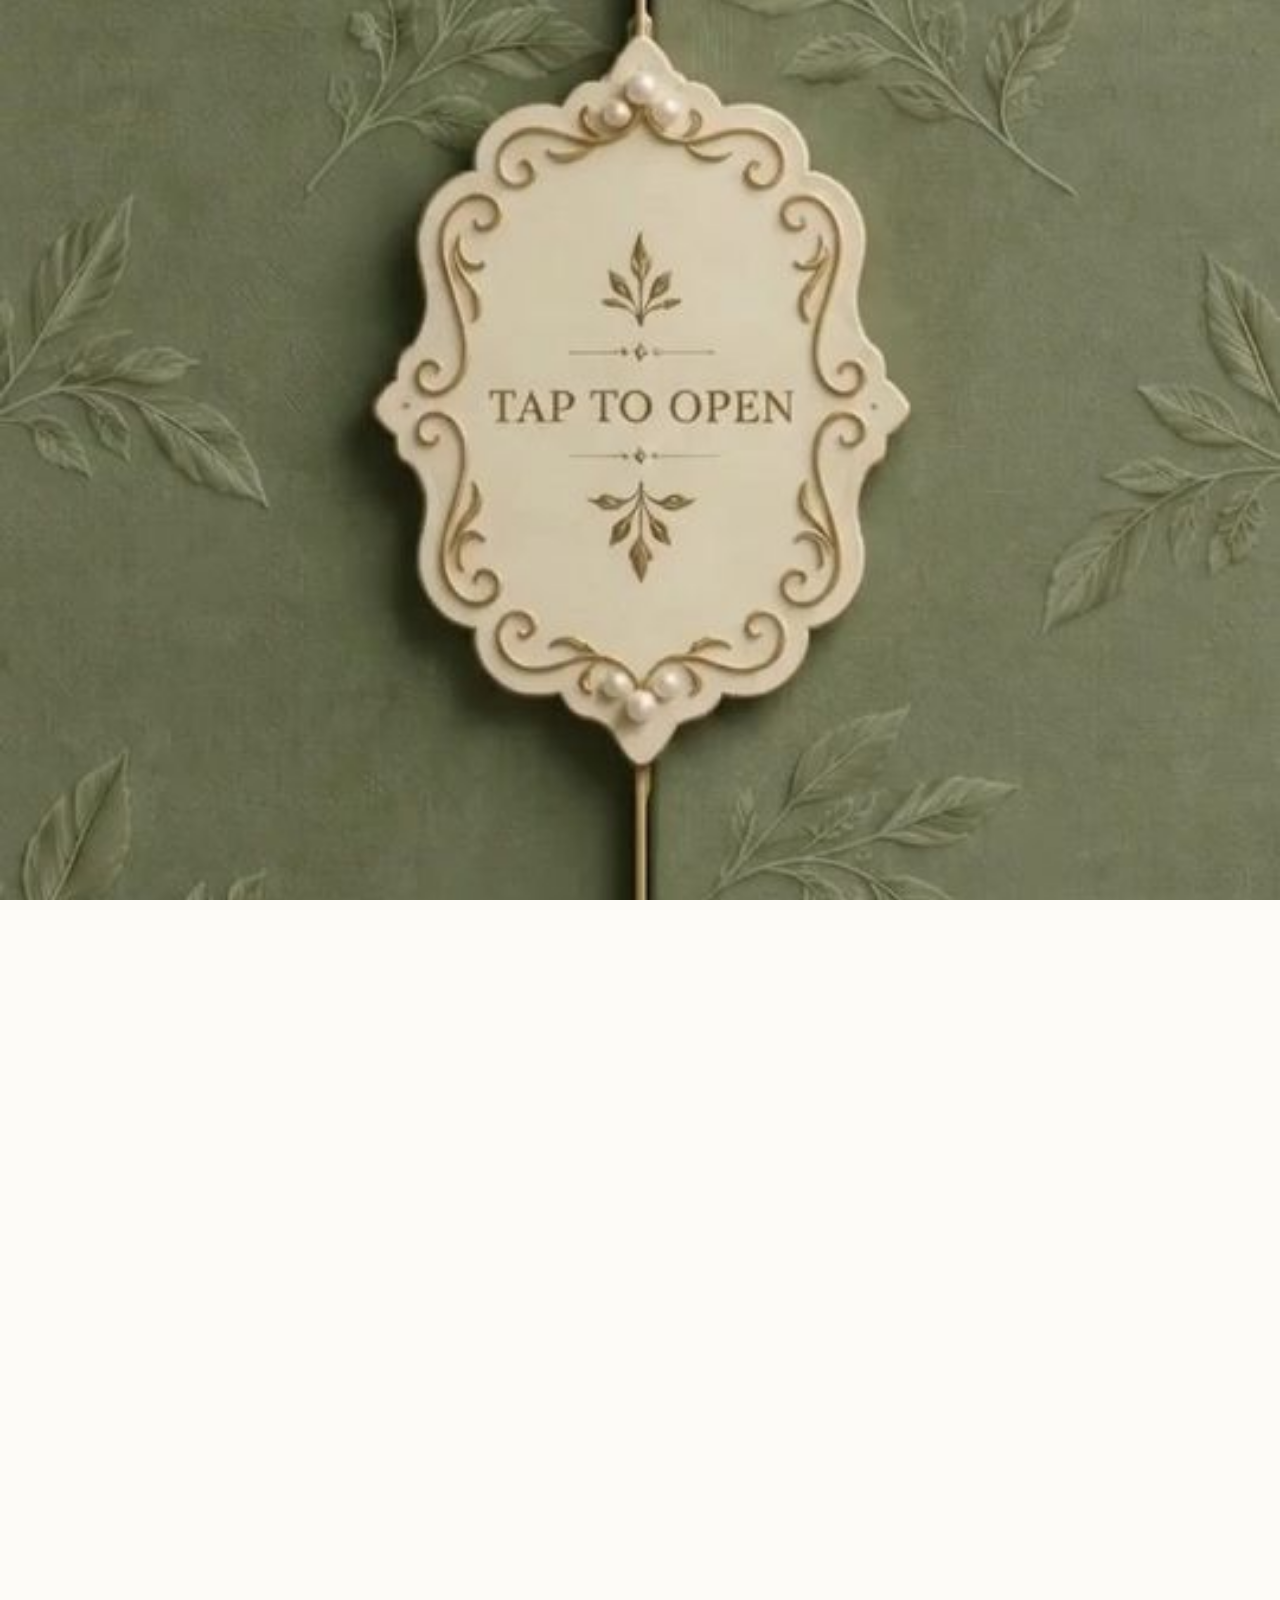
==== commit 13d2dc3b: "Rebuild /bride with the Invifest-style design - Envelope "tap to reveal" intro with video, white fla" ====
--- a/bride/index.html
+++ b/bride/index.html
@@ -1,327 +1,211 @@
 <!doctype html>
 <html lang="en">
 <head>
-  <!-- /bride : generated from ../index.html by scratchpad/make_bride.py; the only differences are the meta tags and the ../ paths -->
   <meta charset="utf-8">
   <meta name="viewport" content="width=device-width, initial-scale=1, viewport-fit=cover">
   <title>Pooja & Roshan - Wedding Invitation</title>
-  <meta name="description" content="You are cordially invited to the wedding of Pooja & Roshan on Monday, 30 November 2026. Tap to open the invitation.">
-
-  <!-- Link preview (WhatsApp, Facebook, Instagram, Telegram, iMessage) — keep the absolute site URL up to date -->
+  <meta name="description" content="You are cordially invited to the wedding of Pooja & Roshan on Monday, 30 November 2026. Tap to reveal the invitation.">
   <link rel="canonical" href="https://pooja-roshan-invitation.netlify.app/bride/">
   <meta property="og:type" content="website">
   <meta property="og:site_name" content="Pooja & Roshan Wedding">
   <meta property="og:title" content="Pooja & Roshan - Wedding Invitation">
-  <meta property="og:description" content="You are cordially invited to the wedding of Pooja & Roshan on Monday, 30 November 2026. Tap to open the invitation.">
+  <meta property="og:description" content="You are cordially invited to the wedding of Pooja & Roshan on Monday, 30 November 2026. Tap to reveal the invitation.">
   <meta property="og:url" content="https://pooja-roshan-invitation.netlify.app/bride/">
   <meta property="og:image" content="https://pooja-roshan-invitation.netlify.app/assets/og-image.jpg">
   <meta property="og:image:secure_url" content="https://pooja-roshan-invitation.netlify.app/assets/og-image.jpg">
   <meta property="og:image:type" content="image/jpeg">
   <meta property="og:image:width" content="720">
   <meta property="og:image:height" content="1280">
-  <meta property="og:image:alt" content="Tap to open - Pooja & Roshan wedding invitation">
-  <meta property="og:video" content="https://pooja-roshan-invitation.netlify.app/assets/intro.mp4">
-  <meta property="og:video:secure_url" content="https://pooja-roshan-invitation.netlify.app/assets/intro.mp4">
-  <meta property="og:video:type" content="video/mp4">
-  <meta property="og:video:width" content="720">
-  <meta property="og:video:height" content="1280">
+  <meta property="og:image:alt" content="Tap to reveal - Pooja & Roshan wedding invitation">
   <meta name="twitter:card" content="summary_large_image">
   <meta name="twitter:title" content="Pooja & Roshan - Wedding Invitation">
-  <meta name="twitter:description" content="You are cordially invited to the wedding of Pooja & Roshan on Monday, 30 November 2026. Tap to open the invitation.">
+  <meta name="twitter:description" content="You are cordially invited to the wedding of Pooja & Roshan on Monday, 30 November 2026. Tap to reveal the invitation.">
   <meta name="twitter:image" content="https://pooja-roshan-invitation.netlify.app/assets/og-image.jpg">
-  <meta name="theme-color" content="#6b7d55">
+  <meta name="theme-color" content="#8a4f4c">
   <link rel="icon" href="../assets/og-square.jpg" type="image/jpeg">
-  <!-- fonts are self-hosted (assets/fonts) so the page does not wait on Google Fonts -->
   <link rel="preload" href="../assets/poster.jpg" as="image" fetchpriority="high">
-  <link rel="stylesheet" href="../assets/fonts.css">
-  <link rel="stylesheet" href="../style.css">
+  <link rel="stylesheet" href="../assets/fonts-bride.css">
+  <link rel="stylesheet" href="style.css">
 </head>
-<body class="is-closed">
-
-<!-- lucide icon sprites -->
-<svg width="0" height="0" style="position:absolute" aria-hidden="true">
-  <defs>
-    <symbol id="i-heart" viewBox="0 0 24 24"><path d="M19 14c1.49-1.46 3-3.21 3-5.5A5.5 5.5 0 0 0 16.5 3c-1.76 0-3 .5-4.5 2-1.5-1.5-2.74-2-4.5-2A5.5 5.5 0 0 0 2 8.5c0 2.3 1.5 4.05 3 5.5l7 7Z"/></symbol>
-    <symbol id="i-volume-x" viewBox="0 0 24 24"><path d="M11 4.702a.705.705 0 0 0-1.203-.498L6.413 7.587A1.4 1.4 0 0 1 5.416 8H3a1 1 0 0 0-1 1v6a1 1 0 0 0 1 1h2.416a1.4 1.4 0 0 1 .997.413l3.383 3.384A.705.705 0 0 0 11 19.298z"/><line x1="22" x2="16" y1="9" y2="15"/><line x1="16" x2="22" y1="9" y2="15"/></symbol>
-    <symbol id="i-volume-2" viewBox="0 0 24 24"><path d="M11 4.702a.705.705 0 0 0-1.203-.498L6.413 7.587A1.4 1.4 0 0 1 5.416 8H3a1 1 0 0 0-1 1v6a1 1 0 0 0 1 1h2.416a1.4 1.4 0 0 1 .997.413l3.383 3.384A.705.705 0 0 0 11 19.298z"/><path d="M16 9a5 5 0 0 1 0 6"/><path d="M19.364 18.364a9 9 0 0 0 0-12.728"/></symbol>
-    <symbol id="i-chevron-down" viewBox="0 0 24 24"><path d="m6 9 6 6 6-6"/></symbol>
-    <symbol id="i-calendar-plus" viewBox="0 0 24 24"><path d="M8 2v4"/><path d="M16 2v4"/><path d="M21 13V6a2 2 0 0 0-2-2H5a2 2 0 0 0-2 2v14a2 2 0 0 0 2 2h8"/><path d="M3 10h18"/><path d="M16 19h6"/><path d="M19 16v6"/></symbol>
-    <symbol id="i-clock" viewBox="0 0 24 24"><circle cx="12" cy="12" r="10"/><polyline points="12 6 12 12 16 14"/></symbol>
-    <symbol id="i-map-pin" viewBox="0 0 24 24"><path d="M20 10c0 4.993-5.539 10.193-7.399 11.799a1 1 0 0 1-1.202 0C9.539 20.193 4 14.993 4 10a8 8 0 0 1 16 0"/><circle cx="12" cy="10" r="3"/></symbol>
-    <symbol id="i-shirt" viewBox="0 0 24 24"><path d="M20.38 3.46 16 2a4 4 0 0 1-8 0L3.62 3.46a2 2 0 0 0-1.34 2.23l.58 3.47a1 1 0 0 0 .99.84H6v10c0 1.1.9 2 2 2h8a2 2 0 0 0 2-2V10h2.15a1 1 0 0 0 .99-.84l.58-3.47a2 2 0 0 0-1.34-2.23z"/></symbol>
-    <symbol id="i-party-popper" viewBox="0 0 24 24"><path d="M5.8 11.3 2 22l10.7-3.79"/><path d="M4 3h.01"/><path d="M22 8h.01"/><path d="M15 2h.01"/><path d="M22 20h.01"/><path d="m22 2-2.24.75a2.9 2.9 0 0 0-1.96 3.12c.1.86-.57 1.63-1.45 1.63h-.38c-.86 0-1.6.6-1.76 1.44L14 10"/><path d="m22 13-.82-.33c-.86-.34-1.82.2-1.98 1.11c-.11.7-.72 1.22-1.43 1.22H17"/><path d="m11 2 .33.82c.34.86-.2 1.82-1.11 1.98C9.52 4.9 9 5.52 9 6.23V7"/><path d="M11 13c1.93 1.93 2.83 4.17 2 5-.83.83-3.07-.07-5-2-1.93-1.93-2.83-4.17-2-5 .83-.83 3.07.07 5 2Z"/></symbol>
-    <symbol id="i-car" viewBox="0 0 24 24"><path d="M19 17h2c.6 0 1-.4 1-1v-3c0-.9-.7-1.7-1.5-1.9C18.7 10.6 16 10 16 10s-1.3-1.4-2.2-2.3c-.5-.4-1.1-.7-1.8-.7H5c-.6 0-1.1.4-1.4.9l-1.4 2.9A3.7 3.7 0 0 0 2 12v4c0 .6.4 1 1 1h2"/><circle cx="7" cy="17" r="2"/><path d="M9 17h6"/><circle cx="17" cy="17" r="2"/></symbol>
-    <symbol id="i-hotel" viewBox="0 0 24 24"><path d="M10 22v-6.57"/><path d="M12 11h.01"/><path d="M12 7h.01"/><path d="M14 15.43V22"/><path d="M15 16a5 5 0 0 0-6 0"/><path d="M16 11h.01"/><path d="M16 7h.01"/><path d="M8 11h.01"/><path d="M8 7h.01"/><rect x="4" y="2" width="16" height="20" rx="2"/></symbol>
-    <symbol id="i-gift" viewBox="0 0 24 24"><rect x="3" y="8" width="18" height="4" rx="1"/><path d="M12 8v13"/><path d="M19 12v7a2 2 0 0 1-2 2H7a2 2 0 0 1-2-2v-7"/><path d="M7.5 8a2.5 2.5 0 0 1 0-5A4.8 8 0 0 1 12 8a4.8 8 0 0 1 4.5-5 2.5 2.5 0 0 1 0 5"/></symbol>
-    <symbol id="i-mail" viewBox="0 0 24 24"><rect width="20" height="16" x="2" y="4" rx="2"/><path d="m22 7-8.97 5.7a1.94 1.94 0 0 1-2.06 0L2 7"/></symbol>
-    <symbol id="i-pointer" viewBox="0 0 24 24"><path d="M22 14a8 8 0 0 1-8 8"/><path d="M18 11v-1a2 2 0 0 0-2-2a2 2 0 0 0-2 2"/><path d="M14 10V9a2 2 0 0 0-2-2a2 2 0 0 0-2 2v1"/><path d="M10 9.5V4a2 2 0 0 0-2-2a2 2 0 0 0-2 2v10"/><path d="M18 11a2 2 0 1 1 4 0v3a8 8 0 0 1-8 8h-2c-2.8 0-4.5-.86-5.99-2.34l-3.6-3.6a2 2 0 0 1 2.83-2.82L7 15"/></symbol>
-    <symbol id="i-users" viewBox="0 0 24 24"><path d="M16 21v-2a4 4 0 0 0-4-4H6a4 4 0 0 0-4 4v2"/><circle cx="9" cy="7" r="4"/><path d="M22 21v-2a4 4 0 0 0-3-3.87"/><path d="M16 3.13a4 4 0 0 1 0 7.75"/></symbol>
-    <symbol id="i-flourish" viewBox="0 0 100 100"><path d="M5 5C5 5 20 10 30 25C40 40 35 55 25 60C15 65 10 55 15 45C20 35 35 30 45 35C55 40 50 55 40 60" stroke="currentColor" stroke-width="1" stroke-linecap="round" opacity="0.5" fill="none"/><path d="M10 2C10 2 25 8 32 20C39 32 36 42 30 46" stroke="currentColor" stroke-width="0.8" stroke-linecap="round" opacity="0.3" fill="none"/><circle cx="30" cy="25" r="2" fill="currentColor" opacity="0.4"/><circle cx="25" cy="60" r="1.5" fill="currentColor" opacity="0.3"/><circle cx="45" cy="35" r="1.5" fill="currentColor" opacity="0.3"/></symbol>
-    <symbol id="i-wave" viewBox="0 0 400 40"><path d="M0 20 Q50 5 100 20 Q150 35 200 20 Q250 5 300 20 Q350 35 400 20" stroke="currentColor" stroke-width="1" opacity="0.3" fill="none"/><path d="M0 20 Q50 10 100 20 Q150 30 200 20 Q250 10 300 20 Q350 30 400 20" stroke="currentColor" stroke-width="0.5" opacity="0.2" fill="none"/><circle cx="50" cy="27.98" r="2" fill="currentColor" opacity="0.25"/><circle cx="100" cy="21.13" r="2" fill="currentColor" opacity="0.25"/><circle cx="150" cy="12.18" r="2" fill="currentColor" opacity="0.25"/><circle cx="200" cy="17.76" r="2" fill="currentColor" opacity="0.25"/><circle cx="250" cy="27.5" r="2" fill="currentColor" opacity="0.25"/><circle cx="300" cy="23.3" r="2" fill="currentColor" opacity="0.25"/><circle cx="350" cy="12.96" r="2" fill="currentColor" opacity="0.25"/></symbol>
-    <clipPath id="royal-heart-clip" clipPathUnits="objectBoundingBox"><path d="M0.5,0.96 C0.5,0.96 0.06,0.70 0.06,0.36 C0.06,0.18 0.20,0.06 0.32,0.06 C0.42,0.06 0.48,0.14 0.5,0.24 C0.52,0.14 0.58,0.06 0.68,0.06 C0.80,0.06 0.94,0.18 0.94,0.36 C0.94,0.70 0.5,0.96 0.5,0.96 Z"/></clipPath>
-  </defs>
-</svg>
-
-<div class="invite">
-  <audio id="music" loop preload="none"></audio>
-  <div class="sparkle-bg" aria-hidden="true"></div>
-
-  <!-- mute / unmute -->
-  <div class="top-controls">
-    <button id="muteBtn" class="icon-btn" type="button" aria-label="Toggle music">
-      <svg class="ico" width="16" height="16"><use href="#i-volume-x"/></svg>
-    </button>
-  </div>
-
-  <!-- ================= HERO ================= -->
-  <section class="hero" id="hero">
-    <video id="introVideo" class="hero-video" playsinline preload="auto" muted fetchpriority="high" disablepictureinpicture controlslist="nodownload noplaybackrate noremoteplayback nofullscreen"></video>
-
-    <div class="hero-content" id="heroContent">
-      <div class="hero-heart anim"><svg class="ico-fill" width="26" height="26"><use href="#i-heart"/></svg></div>
-      <p class="hero-message anim" data-bind="hero.message"></p>
-      <div class="hero-divider">
-        <div class="line"></div>
-        <svg class="ico-fill" width="10" height="10"><use href="#i-heart"/></svg>
-        <div class="line"></div>
-      </div>
-      <h1 class="hero-name anim"><span data-bind="hero.groom.name"></span><p class="hero-subtext" data-bind="hero.groom.subtext"></p></h1>
-      <p class="hero-amp anim">&amp;</p>
-      <h1 class="hero-name anim"><span data-bind="hero.bride.name"></span><p class="hero-subtext" data-bind="hero.bride.subtext"></p></h1>
+<body class="no-scroll">
+
+<audio id="bg-music" loop preload="none"></audio>
+
+<!-- music toggle -->
+<button id="audio-btn" type="button" aria-label="Toggle music">
+  <svg id="audio-on" viewBox="0 0 24 24" fill="none" stroke="currentColor" stroke-width="2" stroke-linecap="round" stroke-linejoin="round" style="display:none"><polygon points="11 5 6 9 2 9 2 15 6 15 11 19 11 5"/><path d="M15.54 8.46a5 5 0 0 1 0 7.07"/><path d="M19.07 4.93a10 10 0 0 1 0 14.14"/></svg>
+  <svg id="audio-off" viewBox="0 0 24 24" fill="none" stroke="currentColor" stroke-width="2" stroke-linecap="round" stroke-linejoin="round"><polygon points="11 5 6 9 2 9 2 15 6 15 11 19 11 5"/><line x1="23" y1="9" x2="17" y2="15"/><line x1="17" y1="9" x2="23" y2="15"/></svg>
+</button>
+
+<!-- ============ INTRO: tap to reveal ============ -->
+<div class="video-intro" id="intro">
+  <video id="introVideo" playsinline muted preload="auto" disablepictureinpicture controlslist="nodownload noplaybackrate noremoteplayback nofullscreen"></video>
+  <img id="introCover" class="intro-cover" alt="Tap to reveal">
+</div>
+<canvas id="petals-canvas" aria-hidden="true"></canvas>
+<canvas id="confetti-canvas" aria-hidden="true"></canvas>
+
+<div id="main-content">
+
+  <!-- ============ HERO ============ -->
+  <section id="hero">
+    <div class="hero-corner"><span></span></div>
+    <div class="hero-card" data-reveal>
+      <img class="hero-icon reveal" id="ganesh" alt="Ganesha">
+      <div class="god-quote reveal" id="shloka"></div>
+      <div class="intro-text reveal" id="introText"></div>
+      <div class="couple-name shimmer reveal" id="name1"></div>
+      <div class="amp-row reveal"><span class="amp-line"></span><span class="amp">&amp;</span><span class="amp-line"></span></div>
+      <div class="couple-name shimmer reveal" id="name2"></div>
+      <div class="parent-sub reveal" id="parents"></div>
     </div>
-
-    <div class="scroll-hint" id="scrollHint">
-      <span data-bind="hero.scrollLabel"></span>
-      <svg class="ico chev" width="28" height="28"><use href="#i-chevron-down"/></svg>
+    <div class="scroll-indicator">
+      <span id="scrollLabel"></span>
+      <svg viewBox="0 0 24 24" fill="none" stroke="currentColor" stroke-width="2" stroke-linecap="round" stroke-linejoin="round"><path d="M12 5v14M5 12l7 7 7-7"/></svg>
     </div>
   </section>
 
-  <!-- ================= PAPER AREA ================= -->
-  <div class="paper" id="paper">
-
-    <section class="welcome">
-      <div class="welcome-inner">
-        <div class="welcome-divider">
-          <div class="line l"></div>
-          <svg class="ico-fill" width="14" height="14"><use href="#i-heart"/></svg>
-          <div class="line r"></div>
+  <!-- ============ SAVE THE DATE (scratch) ============ -->
+  <section id="scratch-section" class="scratch-section" data-reveal>
+    <span class="scratch-title-sub reveal" id="sdLabel"></span>
+    <h2 class="scratch-title reveal" id="sdTitle"></h2>
+    <div class="scratch-desc reveal" id="sdDesc"></div>
+    <div class="scratch-grid reveal" id="scratchGrid"></div>
+  </section>
+
+  <!-- everything below unlocks after the three cards are scratched -->
+  <div class="locked-content" id="locked">
+
+    <!-- ============ COUNTDOWN ============ -->
+    <section id="countdown-section" class="scratch-section" data-reveal>
+      <div class="cd-card reveal">
+        <div class="cd-quote" id="cdQuote"></div>
+        <span class="cd-script" id="cdScript"></span>
+        <span class="cd-date" id="cdDate"></span>
+        <div class="cd-grid">
+          <div class="cd-unit"><span class="cd-num" id="cdDays">00</span><span class="cd-lbl">Days</span></div>
+          <div class="cd-unit"><span class="cd-num" id="cdHours">00</span><span class="cd-lbl">Hours</span></div>
+          <div class="cd-unit"><span class="cd-num" id="cdMins">00</span><span class="cd-lbl">Mins</span></div>
+          <div class="cd-unit"><span class="cd-num" id="cdSecs">00</span><span class="cd-lbl">Secs</span></div>
         </div>
-        <p class="welcome-text"><span data-bind="welcome.text"></span></p>
-        <div class="welcome-divider bottom">
-          <div class="line l"></div>
-          <svg class="ico-fill" width="14" height="14"><use href="#i-heart"/></svg>
-          <div class="line r"></div>
+      </div>
+    </section>
+
+    <!-- ============ OUR STORY ============ -->
+    <section id="story-section">
+      <div class="story-head">
+        <span class="scratch-title-sub" id="storyLabel"></span>
+        <h2 class="scratch-title story-title" id="storyTitle"></h2>
+      </div>
+      <div class="story-stack-container" id="storyStack"></div>
+    </section>
+
+    <!-- ============ VENUE ============ -->
+    <section id="venue-section" data-reveal>
+      <span class="sec-label reveal" id="venueLabel"></span>
+      <h2 class="sec-heading reveal" id="venueTitle"></h2>
+      <div class="venue-card reveal">
+        <div class="venue-img-wrap">
+          <iframe id="venueMap" title="Venue map" loading="lazy" referrerpolicy="no-referrer-when-downgrade" allowfullscreen></iframe>
+          <div class="venue-img-tint"></div>
         </div>
-      </div>
-    </section>
-
-    <div class="sections">
-
-      <!-- Scratch to reveal -->
-      <section class="sec reveal" id="sec-scratch">
-        <svg class="wave-top"><use href="#i-wave"/></svg>
-        <div class="center">
-          <div>
-            <h2 class="h2 scratch-title" data-bind="headings.scratch"></h2>
-            <div class="divider"><div class="line"></div><svg class="ico-fill heart" width="10" height="10"><use href="#i-heart"/></svg><div class="line"></div></div>
+        <div class="venue-info">
+          <div class="venue-star">✦</div>
+          <h3 class="venue-name" id="venueName"></h3>
+          <p class="venue-addr" id="venueAddr"></p>
+          <a class="venue-btn" id="venueBtn" target="_blank" rel="noopener">
+            <svg width="18" height="18" viewBox="0 0 24 24" fill="none" stroke="currentColor" stroke-width="2" stroke-linecap="round" stroke-linejoin="round"><path d="M21 10c0 7-9 13-9 13s-9-6-9-13a9 9 0 0 1 18 0z"/><circle cx="12" cy="10" r="3"/></svg>
+            <span id="venueBtnLabel"></span>
+          </a>
+        </div>
+      </div>
+    </section>
+
+    <!-- ============ FESTIVITIES ============ -->
+    <section id="events-section">
+      <span class="scratch-title-sub events-label" id="eventsLabel"></span>
+      <h2 class="scratch-title events-title" id="eventsTitle"></h2>
+      <div class="events-stack" id="eventsStack"></div>
+    </section>
+
+    <!-- ============ RSVP ============ -->
+    <section id="rsvp-section">
+      <div id="rsvpForm">
+        <span class="scratch-title-sub events-label" id="rsvpLabel"></span>
+        <h2 class="scratch-title rsvp-title" id="rsvpTitle"></h2>
+        <p class="rsvp-intro" id="rsvpIntro"></p>
+        <form class="rsvp-form" id="rsvp" novalidate>
+          <div class="evt-details rsvp-box">
+            <p class="rsvp-q">Your details</p>
+            <div class="rsvp-field">
+              <label class="rsvp-lbl" for="rName">Your name</label>
+              <input class="rsvp-line" id="rName" type="text" placeholder="Full name" autocomplete="name">
+            </div>
+            <div class="rsvp-field" style="margin-bottom:0">
+              <label class="rsvp-lbl" for="rPhone">Phone number</label>
+              <div class="rsvp-phone"><span class="rsvp-cc">+91</span><input class="rsvp-line" id="rPhone" type="tel" placeholder="00000 00000" autocomplete="tel"></div>
+            </div>
           </div>
-          <div class="heart-box">
-            <div class="heart-shadow" aria-hidden="true"></div>
-            <div class="heart-clip">
-              <div class="heart-face">
-                <p class="invited" id="invitedText" data-bind="headings.scratchInvited"></p>
-                <p class="h-date" data-bind="event.dateLabel"></p>
-                <p class="h-day" data-bind="event.dayLabel"></p>
-                <p class="h-time" data-bind="event.timeLabel"></p>
-              </div>
-              <canvas id="scratchCanvas" class="scratch" width="325" height="300"></canvas>
-              <div class="heart-vignette" aria-hidden="true"></div>
-              <div class="heart-gloss" aria-hidden="true"></div>
-              <!-- animated "scratch here" hint: shine sweep, label, finger + scratch trail (hidden on first touch) -->
-              <div class="heart-shine" aria-hidden="true"></div>
-              <div class="scratch-hint" aria-hidden="true">
-                <span class="hint-label" data-bind="headings.scratchLabel"></span>
-                <div class="hint-stage">
-                  <svg class="hint-trail" viewBox="0 0 200 90" preserveAspectRatio="none"><path d="M22 30 C 50 10, 70 60, 100 44 S 150 18, 178 52"/></svg>
-                  <svg class="hint-hand" viewBox="0 0 24 24"><path d="M22 14a8 8 0 0 1-8 8h-2c-2.8 0-4.5-.86-5.99-2.34l-3.6-3.6a2 2 0 0 1 2.83-2.82L7 15V4a2 2 0 0 1 4 0v5.5a2 2 0 0 1 4 0V10a2 2 0 0 1 4 0v1a2 2 0 1 1 4 0z"/></svg>
-                </div>
-              </div>
-            </div>
-            <svg class="heart-outline" viewBox="0 0 100 100" preserveAspectRatio="none" aria-hidden="true"><path d="M50,96 C50,96 6,70 6,36 C6,18 20,6 32,6 C42,6 48,14 50,24 C52,14 58,6 68,6 C80,6 94,18 94,36 C94,70 50,96 50,96 Z" fill="none" stroke="hsl(95, 22%, 32%)" stroke-width="1.2" vector-effect="non-scaling-stroke" opacity="0.7"/></svg>
+
+          <div class="evt-details rsvp-box">
+            <p class="rsvp-q">Will you join us?</p>
+            <label class="rsvp-choice yes active" id="choiceYes"><input type="radio" name="attending" value="yes" checked>Joyfully accept 🎉</label>
+            <label class="rsvp-choice no" id="choiceNo"><input type="radio" name="attending" value="no">Regrettably decline</label>
           </div>
-          <p class="scratch-cta" id="scratchCta"><svg class="ico" width="16" height="16"><use href="#i-pointer"/></svg><span data-bind="headings.scratchHint"></span></p>
-        </div>
-        <div class="std-wrap">
-          <button type="button" class="std-btn" id="saveDateBtn" aria-expanded="false">
-            <svg class="ico" width="16" height="16"><use href="#i-calendar-plus"/></svg><span data-bind="headings.saveTheDate"></span>
-          </button>
-        </div>
-      </section>
-
-      <!-- Slideshow -->
-      <section class="sec reveal" id="sec-slides">
-        <svg class="wave-top"><use href="#i-wave"/></svg>
-        <div class="divider"><div class="line"></div><svg class="ico-fill heart" width="10" height="10"><use href="#i-heart"/></svg><div class="line"></div></div>
-        <div class="slideshow" id="slideshow">
-          <div class="slides" id="slides"></div>
-          <div class="slides-fade"></div>
-          <div class="dots" id="dots"></div>
-        </div>
-      </section>
-
-      <!-- Countdown -->
-      <section class="sec reveal" id="sec-countdown">
-        <svg class="wave-top"><use href="#i-wave"/></svg>
-        <div class="center">
-          <h2 class="h2 primary mb3" data-bind="headings.countdown"></h2>
-          <div class="divider"><div class="line"></div><svg class="ico-fill heart" width="10" height="10"><use href="#i-heart"/></svg><div class="line"></div></div>
-          <div class="countdown">
-            <div class="cd"><div class="cd-box"><div class="cd-num" id="cdDays">00</div></div><p class="cd-label">Days</p></div>
-            <div class="cd"><div class="cd-box"><div class="cd-num" id="cdHours">00</div></div><p class="cd-label">Hours</p></div>
-            <div class="cd"><div class="cd-box"><div class="cd-num" id="cdMinutes">00</div></div><p class="cd-label">Minutes</p></div>
-            <div class="cd"><div class="cd-box"><div class="cd-num" id="cdSeconds">00</div></div><p class="cd-label">Seconds</p></div>
+
+          <div id="rsvpExtra">
+            <div class="evt-details rsvp-box">
+              <p class="rsvp-q">Party size</p>
+              <select class="rsvp-select" id="rSize">
+                <option value="1">1 (Just me)</option><option value="2">2 guests</option><option value="3">3 guests</option><option value="4">4 guests</option><option value="5">5 guests</option><option value="6+">6 or more</option>
+              </select>
+            </div>
+            <div class="evt-details rsvp-box">
+              <p class="rsvp-q">Events you'll attend</p>
+              <div class="rsvp-events" id="rsvpEvents"></div>
+            </div>
+            <div class="evt-details rsvp-box">
+              <p class="rsvp-q">A song for the dance floor</p>
+              <input class="rsvp-line" id="rSong" type="text" placeholder="e.g. Kala Chashma">
+            </div>
+            <div class="evt-details rsvp-box">
+              <p class="rsvp-q">🍽️ Dietary preferences</p>
+              <select class="rsvp-select round" id="rDiet">
+                <option value="No specific preferences">No specific preferences</option><option value="Vegetarian">Vegetarian</option><option value="Vegan">Vegan</option><option value="Jain food">Jain Food</option><option value="Other">Other</option>
+              </select>
+            </div>
+            <div class="evt-details rsvp-box last">
+              <p class="rsvp-q">Marriage advice for us</p>
+              <textarea class="rsvp-area" id="rAdvice" placeholder="Share something sweet, funny, or wise..."></textarea>
+            </div>
           </div>
-        </div>
-      </section>
-
-      <!-- Timeline -->
-      <section class="sec reveal" id="sec-timeline">
-        <svg class="wave-top"><use href="#i-wave"/></svg>
-        <div class="center">
-          <svg class="ico sec-icon mb3" width="28" height="28"><use href="#i-clock"/></svg>
-          <h2 class="h2 primary mb2" data-bind="headings.timeline"></h2>
-          <div class="divider"><div class="line"></div><svg class="ico-fill heart" width="10" height="10"><use href="#i-heart"/></svg><div class="line"></div></div>
-        </div>
-        <div class="days" id="timelineDays"></div>
-      </section>
-
-      <!-- Venue -->
-      <section class="sec reveal" id="sec-venue">
-        <svg class="wave-top"><use href="#i-wave"/></svg>
-        <svg class="ico sec-icon mb4" width="28" height="28"><use href="#i-map-pin"/></svg>
-        <h2 class="h2 primary mb2 center" data-bind="headings.venue"></h2>
-        <div class="divider"><div class="line"></div><svg class="ico-fill heart" width="10" height="10"><use href="#i-heart"/></svg><div class="line"></div></div>
-        <div class="venue-text">
-          <p class="venue-name" data-bind="venue.name"></p>
-          <p class="muted" data-bind="venue.address"></p>
-        </div>
-        <div class="map-wrap"><iframe id="venueMap" width="100%" height="300" allowfullscreen loading="lazy" referrerpolicy="no-referrer-when-downgrade" title="Venue Map"></iframe></div>
-      </section>
-
-      <!-- Dress code -->
-      <section class="sec reveal" id="sec-dress">
-        <svg class="wave-top"><use href="#i-wave"/></svg>
-        <svg class="ico sec-icon mb3" width="28" height="28"><use href="#i-shirt"/></svg>
-        <h2 class="h2 primary mb2 center" data-bind="headings.dressCode"></h2>
-        <div class="divider"><div class="line"></div><svg class="ico-fill heart" width="10" height="10"><use href="#i-heart"/></svg><div class="line"></div></div>
-        <div class="dress-grid" id="dressGrid"></div>
-      </section>
-
-      <!-- Pre-wedding events -->
-      <section class="sec reveal" id="sec-pre">
-        <svg class="wave-top"><use href="#i-wave"/></svg>
-        <svg class="ico sec-icon mb3" width="28" height="28"><use href="#i-party-popper"/></svg>
-        <h2 class="h2 primary mb2 center" data-bind="headings.preEvents"></h2>
-        <div class="divider"><div class="line"></div><svg class="ico-fill heart" width="10" height="10"><use href="#i-heart"/></svg><div class="line"></div></div>
-        <div class="days" id="preDays"></div>
-      </section>
-
-      <!-- Transportation -->
-      <section class="sec reveal" id="sec-transport">
-        <svg class="wave-top"><use href="#i-wave"/></svg>
-        <svg class="ico sec-icon mb3" width="28" height="28"><use href="#i-car"/></svg>
-        <h2 class="h2 primary mb2 center" data-bind="headings.transportation"></h2>
-        <div class="divider"><div class="line"></div><svg class="ico-fill heart" width="10" height="10"><use href="#i-heart"/></svg><div class="line"></div></div>
-        <div class="text-block"><p class="muted pre" data-bind="transportation.text"></p></div>
-      </section>
-
-      <!-- Accommodation -->
-      <section class="sec reveal" id="sec-stay">
-        <svg class="wave-top"><use href="#i-wave"/></svg>
-        <svg class="ico sec-icon mb3" width="28" height="28"><use href="#i-hotel"/></svg>
-        <h2 class="h2 primary mb2 center" data-bind="headings.accommodation"></h2>
-        <div class="divider"><div class="line"></div><svg class="ico-fill heart" width="10" height="10"><use href="#i-heart"/></svg><div class="line"></div></div>
-        <div class="text-block"><p class="muted pre" data-bind="accommodation.text"></p></div>
-      </section>
-
-      <!-- Gifts -->
-      <section class="sec reveal" id="sec-gifts">
-        <svg class="wave-top"><use href="#i-wave"/></svg>
-        <svg class="ico sec-icon mb3" width="28" height="28"><use href="#i-gift"/></svg>
-        <h2 class="h2 primary mb2 center" data-bind="headings.gifts"></h2>
-        <div class="divider"><div class="line"></div><svg class="ico-fill heart" width="10" height="10"><use href="#i-heart"/></svg><div class="line"></div></div>
-        <div class="text-block"><p class="muted pre"><span data-bind="gifts.text"></span></p></div>
-      </section>
-
-      <!-- RSVP -->
-      <section class="sec reveal" id="sec-rsvp">
-        <svg class="wave-top"><use href="#i-wave"/></svg>
-        <svg class="flourish bl"><use href="#i-flourish"/></svg>
-        <svg class="flourish br"><use href="#i-flourish"/></svg>
-        <svg class="ico sec-icon mb3" width="28" height="28"><use href="#i-mail"/></svg>
-        <h2 class="h2 primary mb3 center" data-bind="headings.rsvp"></h2>
-        <div class="divider"><div class="line"></div><svg class="ico-fill heart" width="10" height="10"><use href="#i-heart"/></svg><div class="line"></div></div>
-        <form class="rsvp" id="rsvpForm" novalidate>
-          <div class="field">
-            <label for="rsvpName"><span data-bind="rsvp.nameLabel"></span><span class="req" aria-hidden="true">*</span></label>
-            <input id="rsvpName" class="input" required type="text">
-          </div>
-          <div class="field">
-            <label for="rsvpAttend" class="with-icon"><svg class="ico" width="14" height="14"><use href="#i-users"/></svg> <span data-bind="rsvp.attendingLabel"></span><span class="req" aria-hidden="true">*</span></label>
-            <div class="select-wrap">
-              <select id="rsvpAttend" class="input select" required>
-                <option value="" disabled selected data-bind="rsvp.selectPlaceholder"></option>
-                <option value="yes" data-bind="rsvp.optionYes"></option>
-                <option value="no" data-bind="rsvp.optionNo"></option>
-              </select>
-              <svg class="ico chev" width="16" height="16"><use href="#i-chevron-down"/></svg>
-            </div>
-          </div>
-          <div class="field">
-            <label for="rsvpMsg" data-bind="rsvp.messageLabel"></label>
-            <textarea id="rsvpMsg" class="input textarea" rows="3"></textarea>
-          </div>
-          <button class="submit" type="submit" data-bind="rsvp.buttonLabel"></button>
-          <p class="rsvp-done" id="rsvpDone" hidden data-bind="rsvp.thankYou"></p>
+          <button class="rsvp-send btn-micro" id="rsvpSend" type="submit"><span id="rsvpSendLabel">Send RSVP</span></button>
         </form>
-      </section>
-
-    </div>
-
-    <!-- ================= CLOSING ================= -->
-    <div class="ending" id="ending">
-      <section class="sec reveal">
-        <svg class="wave-top"><use href="#i-wave"/></svg>
-        <div class="closing">
-          <svg class="wave-line mb8"><use href="#i-wave"/></svg>
-          <p class="closing-text pre" data-bind="closing.text"></p>
-          <p class="closing-sign pre" data-bind="closing.signature"></p>
-          <svg class="wave-line mt8 flip"><use href="#i-wave"/></svg>
-        </div>
-      </section>
-      <footer class="footer">
-        <svg class="flourish tl"><use href="#i-flourish"/></svg>
-        <svg class="flourish tr"><use href="#i-flourish"/></svg>
-        <p class="footer-names pre" data-bind="footer.names"></p>
-        <p class="footer-credit"><span data-bind="footer.creditText"></span> <a id="creditLink" class="gold-text" href="#"><span data-bind="footer.creditLink"></span><span class="tm" aria-label="trademark">™</span></a></p>
-      </footer>
-    </div>
-  </div>
-
-  <!-- Save-the-date dropdown (positioned by script) -->
-  <div class="cal-menu" id="calMenu" hidden>
-    <button type="button" data-cal="google"><span>Google Calendar</span></button>
-    <button type="button" data-cal="outlook"><span>Office 365 / Outlook</span></button>
-    <button type="button" data-cal="yahoo"><span>Yahoo Calendar</span></button>
-    <button type="button" data-cal="apple"><span>Apple Calendar</span></button>
-    <button type="button" data-cal="ics"><span>Other (.ics file)</span></button>
-    <p class="cal-note" id="calNote"></p>
-  </div>
-
-  <div class="confetti" id="confetti" aria-hidden="true"></div>
-</div>
+      </div>
+      <div id="rsvpDone" class="rsvp-done" hidden>
+        <div class="rsvp-check"><svg width="40" height="30" viewBox="0 0 14 10" fill="none"><path d="M1 5L4.5 8.5L13 1" stroke="white" stroke-width="2.5" stroke-linecap="round" stroke-linejoin="round"/></svg></div>
+        <h2 id="thanksTitle"></h2>
+        <p id="thanksText"></p>
+      </div>
+    </section>
+
+    <!-- ============ FOOTER ============ -->
+    <footer id="footer-section" data-reveal>
+      <div class="footer-msg reveal" id="footerMsg"></div>
+      <div class="footer-regards-wrap reveal">
+        <span class="footer-regards" id="footerRegardsLabel"></span>
+        <span class="footer-regards-name" id="footerRegards"></span>
+      </div>
+      <span class="footer-name reveal" id="footerNames"></span>
+      <div class="footer-credit reveal" id="footerCredit"></div>
+    </footer>
+
+  </div><!-- /locked -->
+</div><!-- /main-content -->
+
+<div class="bright-flash" id="flash"></div>
 
 <script src="config.js"></script>
-<script src="../script.js"></script>
+<script src="script.js"></script>
 </body>
 </html>
--- a/assets/fonts-bride.css
+++ b/assets/fonts-bride.css
@@ -0,0 +1,9 @@
+/* Self-hosted Google Fonts (OFL), latin subset — used by /bride */
+@font-face { font-family: 'Cormorant Garamond'; font-style: italic; font-weight: 400; font-display: swap; src: url(fonts/cormorant-garamond-italic.woff2) format('woff2'); unicode-range: U+0000-00FF, U+0131, U+0152-0153, U+02BB-02BC, U+02C6, U+02DA, U+02DC, U+0304, U+0308, U+0329, U+2000-206F, U+20AC, U+2122, U+2191, U+2193, U+2212, U+2215, U+FEFF, U+FFFD; }
+@font-face { font-family: 'Cormorant Garamond'; font-style: normal; font-weight: 400; font-display: swap; src: url(fonts/cormorant-garamond-normal.woff2) format('woff2'); unicode-range: U+0000-00FF, U+0131, U+0152-0153, U+02BB-02BC, U+02C6, U+02DA, U+02DC, U+0304, U+0308, U+0329, U+2000-206F, U+20AC, U+2122, U+2191, U+2193, U+2212, U+2215, U+FEFF, U+FFFD; }
+@font-face { font-family: 'Playfair Display'; font-style: italic; font-weight: 400; font-display: swap; src: url(fonts/playfair-display-italic.woff2) format('woff2'); unicode-range: U+0000-00FF, U+0131, U+0152-0153, U+02BB-02BC, U+02C6, U+02DA, U+02DC, U+0304, U+0308, U+0329, U+2000-206F, U+20AC, U+2122, U+2191, U+2193, U+2212, U+2215, U+FEFF, U+FFFD; }
+@font-face { font-family: 'Playfair Display'; font-style: normal; font-weight: 400; font-display: swap; src: url(fonts/playfair-display-normal.woff2) format('woff2'); unicode-range: U+0000-00FF, U+0131, U+0152-0153, U+02BB-02BC, U+02C6, U+02DA, U+02DC, U+0304, U+0308, U+0329, U+2000-206F, U+20AC, U+2122, U+2191, U+2193, U+2212, U+2215, U+FEFF, U+FFFD; }
+@font-face { font-family: 'Italianno'; font-style: normal; font-weight: 400; font-display: swap; src: url(fonts/italianno-normal.woff2) format('woff2'); unicode-range: U+0000-00FF, U+0131, U+0152-0153, U+02BB-02BC, U+02C6, U+02DA, U+02DC, U+0304, U+0308, U+0329, U+2000-206F, U+20AC, U+2122, U+2191, U+2193, U+2212, U+2215, U+FEFF, U+FFFD; }
+@font-face { font-family: 'Tangerine'; font-style: normal; font-weight: 700; font-display: swap; src: url(fonts/tangerine-normal.woff2) format('woff2'); unicode-range: U+0000-00FF, U+0131, U+0152-0153, U+02BB-02BC, U+02C6, U+02DA, U+02DC, U+0304, U+0308, U+0329, U+2000-206F, U+20AC, U+2122, U+2191, U+2193, U+2212, U+2215, U+FEFF, U+FFFD; }
+@font-face { font-family: 'Tenor Sans'; font-style: normal; font-weight: 400; font-display: swap; src: url(fonts/tenor-sans-normal.woff2) format('woff2'); unicode-range: U+0000-00FF, U+0131, U+0152-0153, U+02BB-02BC, U+02C6, U+02DA, U+02DC, U+0304, U+0308, U+0329, U+2000-206F, U+20AC, U+2122, U+2191, U+2193, U+2212, U+2215, U+FEFF, U+FFFD; }
+@font-face { font-family: 'Yeseva One'; font-style: normal; font-weight: 400; font-display: swap; src: url(fonts/yeseva-one-normal.woff2) format('woff2'); unicode-range: U+0000-00FF, U+0131, U+0152-0153, U+02BB-02BC, U+02C6, U+02DA, U+02DC, U+0304, U+0308, U+0329, U+2000-206F, U+20AC, U+2122, U+2191, U+2193, U+2212, U+2215, U+FEFF, U+FFFD; }
--- a/bride/style.css
+++ b/bride/style.css
@@ -0,0 +1,228 @@
+/* /bride — "Invifest" style replica. Values follow the reference stylesheet (rem = 16px). */
+:root {
+  --cream: #fdfbf7; --cream-2: #faf5f0; --cream-3: #f2eae1;
+  --sage: #e2b4b1; --sage-dark: #ba7a76; --sage-deep: #8a4f4c; --sage-light: #f7dcda; --sage-pale: #fff9f8; --sage-border: #eac9c7;
+  --gold: #d4af37; --gold-light: #e8ce73; --gold-pale: #f7efc8;
+  --text-dark: #2c2a29; --text-mid: #5a5552; --text-light: #8c8480; --border: #f0e5db; --white: #fff;
+  --primary-rgb: 226, 180, 177; --primary-dark-rgb: 186, 122, 118; --primary-deep-rgb: 138, 79, 76; --accent-rgb: 212, 175, 55;
+  --shadow: 0 24px 64px -12px #8a4f4c1f; --shadow-sm: 0 8px 24px #8a4f4c0f; --shadow-md: 0 16px 48px -8px #8a4f4c24;
+  --font-display: "Yeseva One", "Italianno", serif;
+  --font-body: "Cormorant Garamond", Georgia, serif;
+  --font-serif: "Cormorant Garamond", Georgia, serif;
+  --font-sans: "Tenor Sans", sans-serif;
+  --font-script: "Italianno", cursive;
+}
+*, :before, :after { box-sizing: border-box; margin: 0; padding: 0; -webkit-tap-highlight-color: transparent; }
+html { scroll-behavior: smooth; overflow-x: clip; }
+body { background: var(--cream); color: var(--text-dark); font-family: var(--font-body); -webkit-font-smoothing: antialiased; user-select: none; -webkit-user-select: none; -webkit-touch-callout: none; overflow-x: clip; }
+img, video { -webkit-user-drag: none; display: block; max-width: 100%; }
+button { cursor: pointer; background: none; border: none; font-family: inherit; outline: none; }
+a { color: inherit; text-decoration: none; }
+body.no-scroll { position: fixed; width: 100%; height: 100dvh; overflow: hidden; touch-action: none; }
+html::-webkit-scrollbar, body::-webkit-scrollbar { display: none; }
+section { content-visibility: auto; contain-intrinsic-size: 800px; }
+#hero { content-visibility: visible; }
+
+/* ---------- reveal animations (replaces GSAP) ---------- */
+.reveal { opacity: 0; transform: translateY(40px); transition: opacity 1.2s cubic-bezier(.22,1,.36,1), transform 1.2s cubic-bezier(.22,1,.36,1); }
+.in .reveal, .reveal.in { opacity: 1; transform: none; }
+#main-content { visibility: hidden; opacity: 0; transition: opacity .8s; }
+#main-content.visible { visibility: visible; opacity: 1; }
+
+/* ---------- intro ---------- */
+.video-intro { position: fixed; inset: 0; z-index: 10000; background: #000; display: flex; align-items: center; justify-content: center; cursor: pointer; }
+.video-intro video { position: absolute; inset: 0; width: 100%; height: 100%; object-fit: cover; opacity: 0; transition: opacity .5s; }
+.video-intro.playing video { opacity: 1; }
+.intro-cover { position: absolute; inset: 0; width: 100%; height: 100%; object-fit: cover; z-index: 10; }
+.video-intro.playing .intro-cover { display: none; }
+.video-intro.gone { display: none; }
+.bright-flash { position: fixed; inset: 0; z-index: 10001; background: #fff; opacity: 0; pointer-events: none; transition: opacity 1s ease-in-out; }
+.bright-flash.on { opacity: 1; }
+.bright-flash.off { opacity: 0; transition: opacity 2s ease-out .2s; }
+
+#petals-canvas { position: fixed; top: 0; left: 0; width: 100%; height: 100dvh; pointer-events: none; z-index: 9000; opacity: 0; transition: opacity 2s; }
+#petals-canvas.active { opacity: 1; }
+#confetti-canvas { position: fixed; top: 0; left: 0; width: 100vw; height: 100vh; pointer-events: none; z-index: 9998; display: none; }
+#confetti-canvas.on { display: block; }
+
+/* ---------- music button ---------- */
+#audio-btn { position: fixed; bottom: 2rem; right: 2rem; z-index: 9500; width: 50px; height: 50px; border-radius: 50%; background: var(--cream); border: 1px solid #dcd1c4; display: flex; align-items: center; justify-content: center; box-shadow: 0 4px 15px rgba(0,0,0,.1); color: #8a4f4c; transition: all .3s ease; }
+#audio-btn svg { width: 24px; height: 24px; }
+#audio-btn:active { transform: scale(.95); }
+
+/* ---------- shared headings ---------- */
+.sec-label { display: block; font-family: var(--font-sans); letter-spacing: .4em; text-transform: uppercase; color: var(--gold); text-align: center; margin-bottom: .75rem; font-size: .75rem; }
+.sec-heading { font-family: var(--font-display); color: var(--sage-dark); text-align: center; margin-bottom: .5rem; font-size: clamp(2.8rem, 9vw, 4.5rem); line-height: 1.1; font-weight: 400; }
+.scratch-title-sub { display: block; font-family: var(--font-sans); letter-spacing: .35em; color: var(--gold); text-transform: uppercase; margin-bottom: .5rem; font-size: .8rem; }
+.scratch-title { font-family: var(--font-display); color: var(--sage-deep); margin-bottom: 1rem; font-size: 3.6rem; line-height: 1.1; font-weight: 400; }
+.shimmer { background: linear-gradient(105deg, var(--sage-deep) 15%, var(--sage-dark) 30%, var(--sage) 45%, var(--sage-light) 55%, var(--sage-dark) 70%, var(--sage-deep) 85%); -webkit-text-fill-color: transparent; background-size: 200%; -webkit-background-clip: text; background-clip: text; animation: shimmer 4.5s linear infinite; }
+@keyframes shimmer { to { background-position: 200%; } }
+@keyframes float { 0%, 100% { transform: translateY(0); } 50% { transform: translateY(-8px); } }
+
+/* ---------- hero ---------- */
+#hero { background: var(--cream-2); display: flex; justify-content: center; align-items: center; min-height: 100dvh; padding: 3rem 1rem 6rem; position: relative; overflow: hidden; }
+#hero:before { content: ""; position: absolute; inset: 0; background: radial-gradient(ellipse 120% 80% at 50% 0%, rgba(var(--primary-rgb), .18) 0%, transparent 65%); }
+.hero-corner { position: absolute; inset: 1.25rem; z-index: 2; pointer-events: none; }
+.hero-corner:before, .hero-corner:after, .hero-corner span:before, .hero-corner span:after { content: ""; position: absolute; width: 54px; height: 54px; border-style: solid; border-color: var(--gold); opacity: .7; }
+.hero-corner:before { border-width: 2px 0 0 2px; top: 0; left: 0; }
+.hero-corner:after { border-width: 2px 2px 0 0; top: 0; right: 0; }
+.hero-corner span:before { border-width: 0 0 2px 2px; bottom: 0; left: 0; }
+.hero-corner span:after { border-width: 0 2px 2px 0; bottom: 0; right: 0; }
+.hero-card { position: relative; z-index: 3; width: 100%; max-width: 620px; background: #fdfbf7ed; -webkit-backdrop-filter: blur(18px); backdrop-filter: blur(18px); border: 1px solid rgba(var(--accent-rgb), .32); border-radius: 2.2rem; box-shadow: var(--shadow), 0 0 0 4px rgba(var(--primary-rgb), .15) inset; display: flex; flex-direction: column; align-items: center; gap: 1.25rem; padding: clamp(1.5rem, 3vw, 2rem) clamp(1.75rem, 5vw, 2.5rem); text-align: center; overflow-wrap: break-word; }
+.hero-icon { width: 70px; height: 70px; object-fit: contain; filter: drop-shadow(0 6px 18px rgba(var(--accent-rgb), .4)); flex-shrink: 0; animation: float 4s ease-in-out infinite; }
+.god-quote { font-family: var(--font-body); color: var(--sage-deep); letter-spacing: .04em; max-width: 90%; font-size: 1.05rem; font-style: italic; line-height: 1.5; white-space: pre-line; }
+.intro-text { font-family: var(--font-body); color: var(--sage-dark); letter-spacing: .02em; max-width: 95%; font-size: 1.1rem; font-style: italic; line-height: 1.6; }
+.couple-name { font-family: var(--font-display); letter-spacing: .02em; width: 100%; font-size: clamp(2.5rem, 12vw, 5rem); font-weight: 400; line-height: 1.35; display: block; }
+.amp-row { display: flex; justify-content: center; align-items: center; gap: 1rem; width: 100%; }
+.amp-line { background: var(--border); width: 44px; height: 1px; }
+.amp { color: var(--gold); font-family: Tangerine, cursive; font-size: 2.6rem; font-weight: 700; line-height: 1; }
+.parent-sub { font-family: var(--font-body); color: var(--text-mid); max-width: 95%; font-size: 1rem; font-style: italic; font-weight: 500; line-height: 1.5; white-space: pre-line; }
+.scroll-indicator { position: absolute; bottom: 2.5rem; left: 50%; transform: translateX(-50%); z-index: 10; display: flex; flex-direction: column; align-items: center; gap: 6px; opacity: 0; animation: fadeIn 1.5s 1.5s forwards; }
+.scroll-indicator span { font-family: var(--font-sans); letter-spacing: .25em; text-transform: uppercase; color: var(--sage-dark); font-size: .7rem; }
+.scroll-indicator svg { width: 20px; height: 20px; color: var(--sage-dark); animation: bounce 2s infinite; }
+@keyframes bounce { 0%, 20%, 50%, 80%, 100% { transform: translateY(0); } 40% { transform: translateY(-8px); } 60% { transform: translateY(-4px); } }
+@keyframes fadeIn { to { opacity: 1; } }
+
+/* ---------- scratch section ---------- */
+.scratch-section { background: var(--cream); text-align: center; display: flex; flex-direction: column; justify-content: center; align-items: center; min-height: 100vh; padding: 2rem 1rem; }
+.scratch-desc { font-family: var(--font-body); color: var(--text-mid); margin-bottom: 3.5rem; font-size: 1.1rem; font-style: italic; }
+.scratch-grid { display: flex; flex-wrap: wrap; justify-content: center; gap: 1.5rem; }
+.scratch-item { display: flex; flex-direction: column; align-items: center; gap: 1rem; }
+.scratch-label { font-family: var(--font-sans); letter-spacing: .3em; color: var(--sage-dark); text-transform: uppercase; font-size: .85rem; }
+.scratch-card-wrapper { position: relative; width: 140px; height: 190px; border: 1px solid var(--border); background: #fff; border-radius: 16px; display: flex; justify-content: center; align-items: center; overflow: hidden; box-shadow: 0 15px 35px #8a4f4c26; animation: floatCard 4s ease-in-out infinite; }
+.scratch-item:nth-child(2) .scratch-card-wrapper { animation-delay: .5s; }
+.scratch-item:nth-child(3) .scratch-card-wrapper { animation-delay: 1s; }
+@keyframes floatCard { 0% { transform: translateY(0) rotate(0); box-shadow: 0 15px 35px #8a4f4c26; } 50% { transform: translateY(-15px) rotate(2deg); box-shadow: 0 25px 45px #8a4f4c40; } 100% { transform: translateY(0) rotate(0); box-shadow: 0 15px 35px #8a4f4c26; } }
+.scratch-card-wrapper.wiggling { animation: wiggle 1.8s ease-in-out infinite; }
+.scratch-card-wrapper.wiggling:active { animation: none; }
+@keyframes wiggle { 0%, 100% { transform: rotate(0); } 15% { transform: rotate(-3deg); } 30% { transform: rotate(2.5deg); } 45% { transform: rotate(-2deg); } 60% { transform: rotate(1.5deg); } 75% { transform: rotate(-1deg); } 90% { transform: rotate(.5deg); } }
+.scratch-value { font-family: var(--font-body); color: var(--sage-deep); font-size: 3rem; font-weight: 500; }
+.scratch-canvas { position: absolute; inset: 0; width: 100%; height: 100%; touch-action: none; cursor: crosshair; transition: opacity .8s ease-out; }
+.scratch-canvas.done { opacity: 0; pointer-events: none; }
+.scratch-overlay { position: absolute; inset: 0; display: flex; justify-content: center; align-items: center; pointer-events: none; z-index: 3; }
+.scratch-overlay span { font-family: var(--font-sans); font-size: .6rem; letter-spacing: .3em; color: rgba(255,255,255,.85); text-transform: uppercase; font-weight: 700; text-shadow: 0 1px 3px rgba(0,0,0,.3); }
+.scratch-hint { font-family: var(--font-sans); letter-spacing: .2em; color: var(--sage-dark); font-size: .65rem; transition: opacity .5s; }
+.scratch-hint.hidden, .scratch-overlay.hidden { opacity: 0; }
+.locked-content { display: none; }
+.locked-content.unlocked { display: block; }
+
+/* ---------- countdown ---------- */
+#countdown-section { background: var(--cream); padding: 3rem 1.5rem 5rem; }
+.cd-card { background: var(--white); border: 1px solid var(--border); max-width: 420px; width: 100%; box-shadow: var(--shadow); text-align: center; border-radius: 2.2rem; margin: 0 auto; padding: 3rem 2rem; }
+.cd-quote { color: var(--text-mid); margin-bottom: .5rem; font-size: 1.05rem; font-style: italic; line-height: 1.65; }
+.cd-script { font-family: var(--font-display); color: var(--sage-dark); display: block; font-size: 2.5rem; margin: 1rem 0; line-height: 1.2; }
+.cd-date { display: block; font-family: var(--font-sans); letter-spacing: .25em; text-transform: uppercase; color: var(--sage-deep); margin-top: 1.25rem; margin-bottom: 2rem; font-size: .85rem; }
+.cd-grid { display: grid; grid-template-columns: repeat(4, 1fr); gap: .6rem; }
+.cd-unit { display: flex; flex-direction: column; align-items: center; gap: .4rem; }
+.cd-num { position: relative; font-family: var(--font-body); color: var(--text-dark); font-size: clamp(2.6rem, 9vw, 3.4rem); font-weight: 300; line-height: 1; }
+.cd-num:after { content: ""; position: absolute; left: 0; right: 0; bottom: 0; height: 1px; background: linear-gradient(to right, transparent, var(--sage-light), transparent); }
+.cd-lbl { font-family: var(--font-sans); letter-spacing: .25em; text-transform: uppercase; color: var(--sage-deep); font-size: .65rem; }
+
+/* ---------- our story (stacked polaroids) ---------- */
+#story-section { background: var(--cream); }
+.story-head { text-align: center; padding: 2vh 1rem 2vh; position: sticky; top: 0; z-index: 10; background: linear-gradient(var(--cream) 80%, transparent); }
+.story-head .scratch-title-sub { color: #c9a270; }
+.story-title { font-size: 3.8rem; margin-bottom: 0; }
+.story-stack-container { position: relative; padding-bottom: 5vh; }
+.story-card-wrapper { position: sticky; top: 22vh; height: 70vh; display: flex; justify-content: center; align-items: flex-start; transform-origin: top; will-change: transform, opacity, filter; transition: opacity .1s ease-out; }
+.story-polaroid { position: relative; background: #fff; border-radius: 4px; width: 85vw; max-width: 400px; height: 100%; padding: 15px 15px 60px; display: flex; flex-direction: column; box-shadow: 0 15px 35px #0000001a, 0 5px 15px #0000000d; }
+.story-polaroid img { width: 100%; height: 100%; object-fit: cover; border-radius: 2px; }
+.story-polaroid-caption { position: absolute; bottom: 18px; left: 0; width: 100%; text-align: center; font-family: var(--font-display); color: var(--sage-deep); font-size: 1.8rem; }
+
+/* ---------- venue ---------- */
+#venue-section { background: var(--cream); padding: 5rem 1.5rem; }
+.venue-card { position: relative; background: var(--white); border: 1px solid var(--sage-border); max-width: 460px; box-shadow: var(--shadow-md); text-align: center; border-radius: 1.5rem; margin: 3rem auto 0; padding: 2.5rem 2rem; }
+.venue-img-wrap { position: relative; width: 100%; height: 260px; border-radius: 1rem; overflow: hidden; margin-bottom: 2.5rem; box-shadow: 0 10px 30px rgba(0,0,0,.1); background: var(--cream-3); }
+.venue-img-wrap iframe { width: 100%; height: 100%; border: 0; display: block; }
+.venue-img-tint { position: absolute; inset: 0; background: linear-gradient(to top, rgba(138,79,76,.4), transparent); pointer-events: none; }
+.venue-star { font-size: 1.5rem; color: var(--gold); margin-bottom: 1rem; }
+.venue-name { font-family: var(--font-serif); font-size: 1.5rem; color: var(--sage-deep); margin-bottom: .8rem; line-height: 1.3; font-weight: 400; white-space: pre-line; }
+.venue-addr { font-family: var(--font-body); font-style: italic; color: #a08070; font-size: .9rem; line-height: 1.7; margin-bottom: 1.8rem; white-space: pre-line; }
+.venue-btn { display: inline-flex; align-items: center; gap: .5rem; color: #fff; font-family: var(--font-sans); letter-spacing: .2em; text-transform: uppercase; background: #8a5a54; border-radius: 2rem; padding: 1rem 2rem; font-size: .8rem; font-weight: 600; margin-bottom: .5rem; }
+
+/* ---------- festivities ---------- */
+#events-section { background: var(--cream); padding: 5rem 1.5rem; text-align: center; }
+.events-label { color: #c9a270; letter-spacing: .3em; text-transform: uppercase; }
+.events-title { font-size: 3.8rem; margin-bottom: 0; }
+.events-stack { margin-top: 3.5rem; }
+.event-block { max-width: 380px; margin: 0 auto 4rem; opacity: 0; transform: translateY(80px) scale(.95); transition: opacity 1.2s cubic-bezier(.22,1,.36,1), transform 1.2s cubic-bezier(.22,1,.36,1); }
+.event-block.in { opacity: 1; transform: none; }
+.event-invite-frame { position: relative; aspect-ratio: 9 / 16; max-height: min(92vh, 720px); border: 1px solid var(--border); box-shadow: var(--shadow-sm); border-radius: 1rem; overflow: hidden; margin: 0 auto 1rem; background: linear-gradient(180deg, #fdfbf7 0%, #f7ece6 100%); }
+.event-invite-frame.plain:after { content: ""; position: absolute; inset: 12px; border: 1px solid rgba(201,162,112,.35); border-radius: .7rem; pointer-events: none; }
+.event-invite-bg { position: absolute; inset: 0; width: 100%; height: 100%; object-fit: cover; object-position: center bottom; }
+.event-invite-shade { position: absolute; inset: 0; background: linear-gradient(to bottom, rgba(40,15,15,.55) 0%, rgba(40,15,15,.15) 45%, rgba(40,15,15,0) 70%); pointer-events: none; }
+.event-invite-overlay { position: absolute; inset: 0; display: flex; flex-direction: column; justify-content: flex-start; align-items: center; text-align: center; padding: 18% 1rem 15%; pointer-events: none; }
+.event-invite-title { font-family: var(--font-display); letter-spacing: .01em; color: var(--sage-deep); text-shadow: 0 1px 8px #fff9; font-size: clamp(2rem, 7vw, 2.8rem); font-weight: 400; line-height: 1.1; }
+.event-invite-title.dark-text { color: #f5ecd4; text-shadow: 0 2px 18px #00000073, 0 0 36px #d4af3747; }
+.event-date-row { display: flex; flex-wrap: wrap; justify-content: center; align-items: baseline; gap: .35rem .5rem; margin-top: clamp(.5rem, 3vw, .75rem); font-family: var(--font-body); letter-spacing: .04em; font-size: clamp(1rem, 3.5vw, 1.14rem); font-weight: 600; line-height: 1.2; color: var(--text-dark); }
+.event-date-row.dark-text, .event-invite-time.dark-text { color: #fffffff2; text-shadow: 0 1px 12px #00000059; }
+.event-date-bar { opacity: .45; margin: 0 .05rem; font-weight: 400; }
+.event-invite-time { font-family: var(--font-body); letter-spacing: .06em; margin-top: clamp(.25rem, 2vw, .5rem); font-size: clamp(.95rem, 3.2vw, 1.1rem); font-weight: 600; color: var(--text-dark); }
+.evt-details { background: #fff; border: 1px solid #c8a06e26; border-radius: 1rem; display: flex; flex-direction: column; justify-content: center; min-height: 280px; padding: 3rem 2rem; text-align: center; box-shadow: 0 4px 24px #0000000a; }
+.evt-tagline { font-family: var(--font-serif); color: #3b2c28; margin-bottom: 1.5rem; font-size: 1.1rem; font-style: italic; line-height: 1.6; }
+.evt-dresscode { border-bottom: 1px dashed #c8a06e4d; margin-bottom: 1.5rem; padding-bottom: 1.5rem; }
+.evt-dresscode-lbl { display: block; font-family: var(--font-sans); text-transform: uppercase; letter-spacing: .3em; color: #c9a270; margin-bottom: 1rem; font-size: .75rem; }
+.evt-dresscode-dots { display: flex; justify-content: center; gap: .6rem; margin-bottom: .8rem; }
+.evt-dresscode-dot { width: 14px; height: 14px; border-radius: 50%; box-shadow: 0 1px 3px #00000026; }
+.evt-dresscode-names { display: block; font-family: var(--font-serif); color: #3b2c28; font-size: .95rem; font-style: italic; }
+.evt-dresscode-note { display: block; font-family: var(--font-sans); color: #635249; text-transform: uppercase; letter-spacing: .1em; margin-top: .4rem; font-size: .7rem; }
+.evt-venue-name { display: block; font-family: var(--font-body); color: #2c1e16; margin-bottom: 1.5rem; font-size: 1rem; }
+.evt-dir-btn { display: inline-flex; justify-content: center; align-items: center; gap: .5rem; color: #fff; font-family: var(--font-sans); letter-spacing: .15em; text-transform: uppercase; background: #8a4f4c; border-radius: 2rem; padding: .8rem 1.8rem; font-size: .85rem; margin: 0 auto; }
+.evt-dir-btn svg { width: 16px; height: 16px; }
+
+/* ---------- rsvp ---------- */
+#rsvp-section { background: var(--cream); padding: 5rem 1.5rem; text-align: center; }
+.rsvp-title { font-size: 3.8rem; margin-bottom: 1rem; }
+.rsvp-intro { font-family: var(--font-serif); color: #4a3d36; font-size: 1.1rem; max-width: 400px; margin: 0 auto 3rem; line-height: 1.6; }
+.rsvp-form { max-width: 460px; margin: 0 auto; text-align: left; }
+.rsvp-box { margin-bottom: 1.5rem; padding: 2rem; text-align: left; min-height: 0; }
+.rsvp-box.last { margin-bottom: 2.5rem; }
+.rsvp-q { font-family: var(--font-serif); font-size: 1.5rem; color: #8a4f4c; font-style: italic; margin-bottom: 1.5rem; }
+.rsvp-field { margin-bottom: 1.5rem; }
+.rsvp-lbl { display: block; font-size: .75rem; text-transform: uppercase; letter-spacing: .15em; color: #8a4f4c; margin-bottom: .5rem; font-weight: 600; font-family: var(--font-sans); }
+.rsvp-line { width: 100%; padding: .5rem 0; border: none; border-bottom: 1px solid #dcd1c4; background: transparent; font-size: 1.1rem; color: #333; outline: none; font-family: var(--font-serif); border-radius: 0; }
+.rsvp-phone { display: flex; align-items: center; gap: .75rem; }
+.rsvp-cc { font-family: var(--font-sans); color: #333; font-size: 1rem; border-bottom: 1px solid #dcd1c4; padding: .5rem 0; }
+.rsvp-choice { display: block; background: #fff; color: #8a4f4c; border: 1px solid #e2d7c8; border-radius: 2rem; padding: 1rem; text-align: center; cursor: pointer; transition: all .3s; font-family: var(--font-serif); font-size: 1rem; letter-spacing: .1em; text-transform: uppercase; }
+.rsvp-choice.yes { margin-bottom: 1rem; border-color: #8a4f4c; }
+.rsvp-choice.active { background: #8a4f4c; color: #fff; border-color: #8a4f4c; }
+.rsvp-choice input { display: none; }
+.rsvp-select { width: 100%; padding: .8rem; border: 1px solid #dcd1c4; border-radius: .5rem; background: transparent; font-size: 1.1rem; color: #333; outline: none; font-family: var(--font-serif); }
+.rsvp-select.round { border-radius: .8rem; }
+.rsvp-events { display: flex; flex-direction: column; gap: 1rem; }
+.rsvp-ev { display: flex; justify-content: space-between; align-items: center; padding: 1.2rem; border: 1px solid #e2d7c8; border-radius: .8rem; cursor: pointer; transition: all .3s ease; }
+.rsvp-ev.on { border-color: #8a4f4c; background: rgba(138,79,76,.03); }
+.rsvp-ev-name { display: block; color: #2c1e16; font-family: var(--font-serif); font-size: 1.15rem; transition: color .3s; }
+.rsvp-ev.on .rsvp-ev-name { color: #8a4f4c; }
+.rsvp-ev-date { display: block; color: #a08070; font-family: var(--font-sans); font-size: .7rem; letter-spacing: .1em; margin-top: .35rem; text-transform: uppercase; }
+.rsvp-ev-box { width: 1.5rem; height: 1.5rem; flex: none; border: 2px solid #dcd1c4; border-radius: .4rem; display: flex; align-items: center; justify-content: center; transition: all .3s ease; }
+.rsvp-ev.on .rsvp-ev-box { border-color: #8a4f4c; background: #8a4f4c; }
+.rsvp-ev-box svg { display: none; }
+.rsvp-ev.on .rsvp-ev-box svg { display: block; }
+.rsvp-area { width: 100%; height: 100px; padding: 1rem; border: 1px solid #dcd1c4; border-radius: .5rem; background: transparent; font-size: 1.1rem; color: #333; outline: none; resize: vertical; font-family: var(--font-serif); }
+.rsvp-send { width: 100%; padding: 1.2rem; background: #8a4f4c; color: #fff; border-radius: 2rem; font-family: var(--font-sans); font-size: .9rem; letter-spacing: .2em; text-transform: uppercase; box-shadow: 0 4px 15px rgba(138,79,76,.3); display: flex; justify-content: center; align-items: center; gap: .5rem; transition: all .3s; }
+.rsvp-send[disabled] { opacity: .8; cursor: wait; }
+.spin { width: 16px; height: 16px; border: 2px solid rgba(255,255,255,.3); border-top: 2px solid #fff; border-radius: 50%; animation: spin 1s linear infinite; }
+@keyframes spin { to { transform: rotate(360deg); } }
+.rsvp-done { padding: 3rem 0; min-height: 60vh; display: flex; flex-direction: column; justify-content: center; align-items: center; }
+.rsvp-done[hidden] { display: none; }
+.rsvp-check { width: 80px; height: 80px; border-radius: 50%; background: #8a4f4c; display: flex; align-items: center; justify-content: center; margin: 0 auto 2rem; animation: scaleIn .6s cubic-bezier(.34,1.56,.64,1); }
+.rsvp-check path { stroke-dasharray: 20; animation: drawCheck .5s ease .3s backwards; }
+.rsvp-done h2 { font-family: var(--font-display); font-size: 3.5rem; color: #8a4f4c; margin-bottom: 1rem; font-weight: 400; animation: fadeInUp .6s ease .2s backwards; }
+.rsvp-done p { font-family: var(--font-serif); color: #4a3d36; font-size: 1.2rem; max-width: 400px; margin: 0 auto; line-height: 1.6; animation: fadeInUp .6s ease .4s backwards; }
+@keyframes scaleIn { 0% { opacity: 0; transform: scale(0); } to { opacity: 1; transform: scale(1); } }
+@keyframes drawCheck { 0% { stroke-dashoffset: 20px; } to { stroke-dashoffset: 0; } }
+@keyframes fadeInUp { 0% { opacity: 0; transform: translateY(20px); } to { opacity: 1; transform: translateY(0); } }
+.btn-micro { transition: all .2s cubic-bezier(.25,.46,.45,.94); }
+.btn-micro:active, .evt-dir-btn:active, .venue-btn:active { transform: scale(.95); }
+
+/* ---------- footer ---------- */
+#footer-section { background: #8a4f4c; padding: 5rem 1.5rem 3rem; text-align: center; position: relative; }
+.footer-msg { color: #f5ecd4; font-family: var(--font-serif); font-style: italic; font-size: 1.25rem; line-height: 1.6; max-width: 600px; margin: 0 auto; white-space: pre-line; }
+.footer-regards-wrap { margin: 3.5rem 0; }
+.footer-regards { display: block; color: #d4af37; font-family: var(--font-sans); font-size: .75rem; letter-spacing: .25em; text-transform: uppercase; margin-bottom: 1.5rem; }
+.footer-regards-name { display: block; color: #f5ecd4; font-family: var(--font-serif); font-style: italic; font-size: 1.3rem; white-space: pre-line; line-height: 1.6; }
+.footer-name { display: block; font-family: var(--font-display); color: #d4af37; margin: 0 0 3.5rem; font-size: clamp(3.5rem, 10vw, 5rem); line-height: 1.1; }
+.footer-credit { color: #d4af37; font-family: var(--font-sans); opacity: .85; border-top: 1px solid rgba(245,236,212,.2); margin-top: 1rem; padding-top: 2rem; font-size: 13px; letter-spacing: .1em; }
+
+@media (prefers-reduced-motion: reduce) { .reveal { transition: none; } .shimmer, .hero-icon, .scratch-card-wrapper, .scroll-indicator svg { animation: none !important; } }
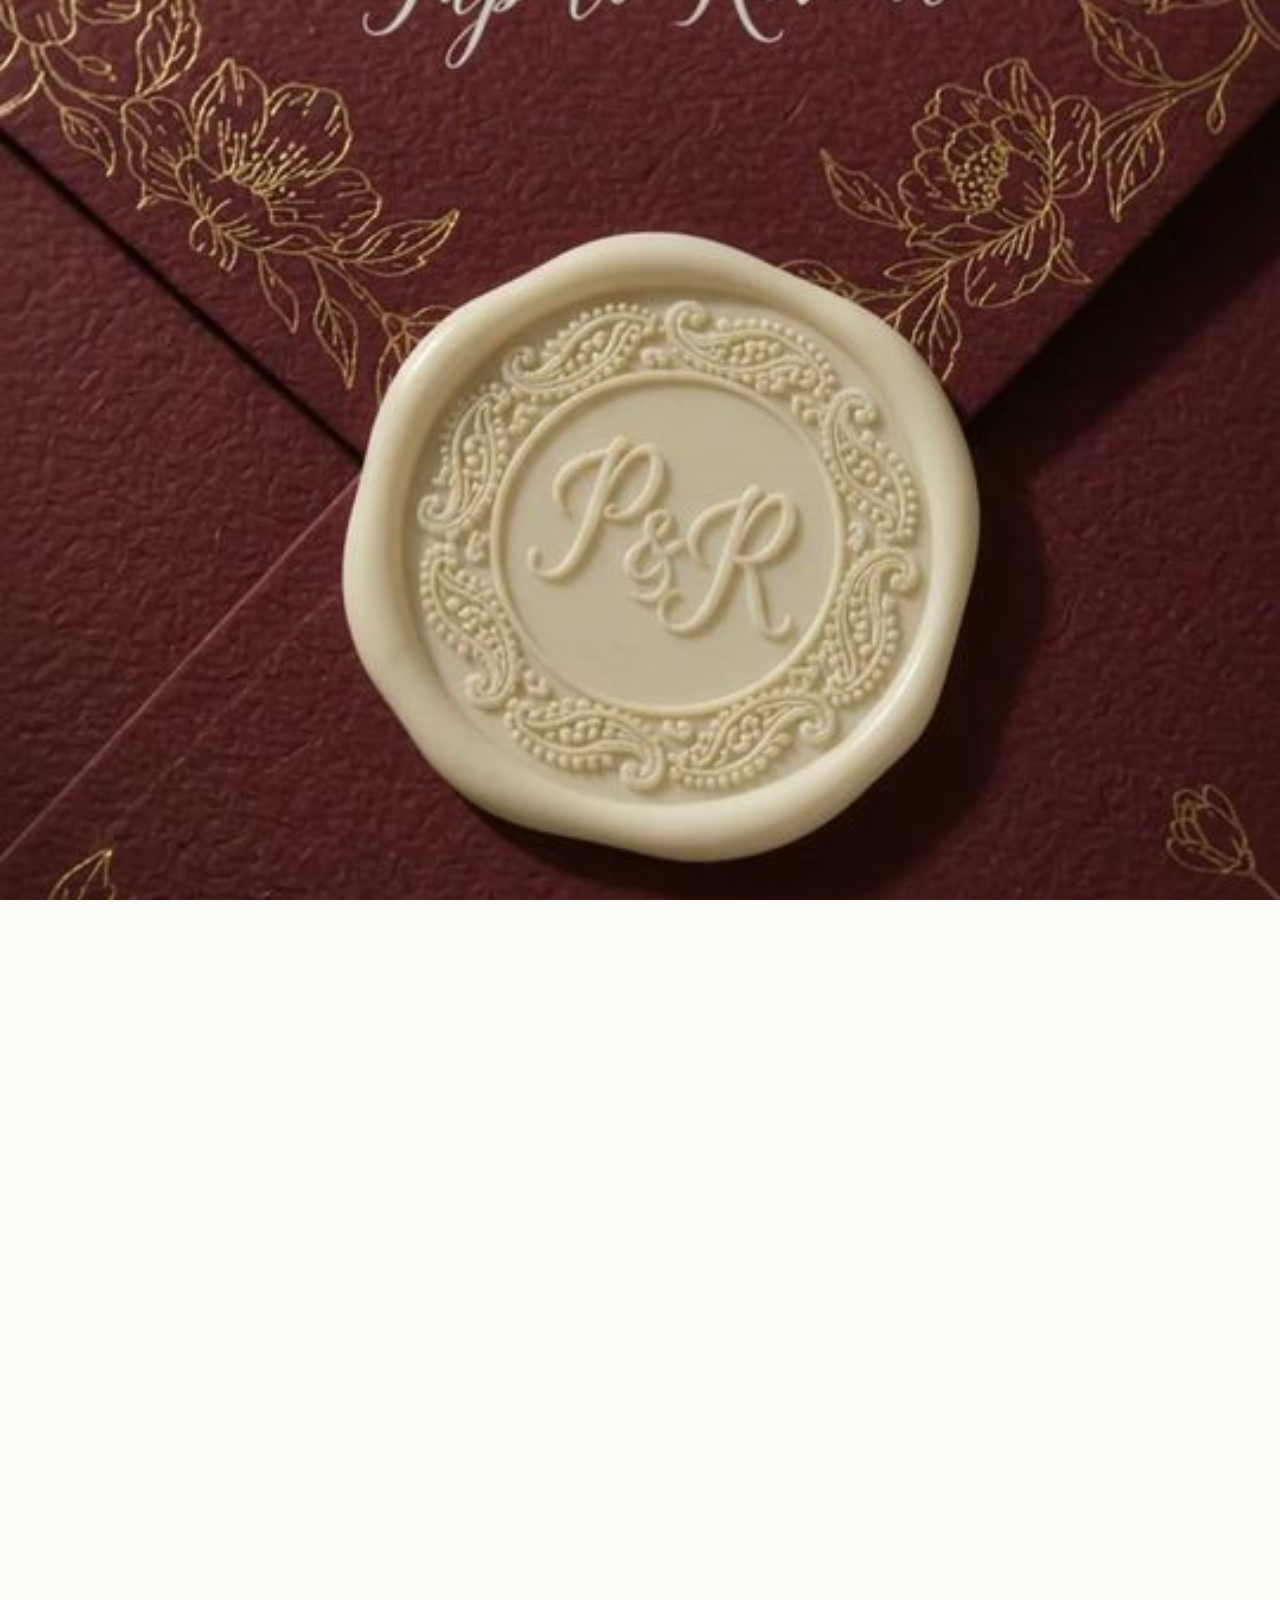
==== commit 66518a2f: "/bride: envelope intro video, own share thumbnail and favicon, photos on every festivity card - asse" ====
--- a/bride/index.html
+++ b/bride/index.html
@@ -11,8 +11,8 @@
   <meta property="og:title" content="Pooja & Roshan - Wedding Invitation">
   <meta property="og:description" content="You are cordially invited to the wedding of Pooja & Roshan on Monday, 30 November 2026. Tap to reveal the invitation.">
   <meta property="og:url" content="https://pooja-roshan-invitation.netlify.app/bride/">
-  <meta property="og:image" content="https://pooja-roshan-invitation.netlify.app/assets/og-image.jpg">
-  <meta property="og:image:secure_url" content="https://pooja-roshan-invitation.netlify.app/assets/og-image.jpg">
+  <meta property="og:image" content="https://pooja-roshan-invitation.netlify.app/assets/og-bride.jpg">
+  <meta property="og:image:secure_url" content="https://pooja-roshan-invitation.netlify.app/assets/og-bride.jpg">
   <meta property="og:image:type" content="image/jpeg">
   <meta property="og:image:width" content="720">
   <meta property="og:image:height" content="1280">
@@ -20,10 +20,11 @@
   <meta name="twitter:card" content="summary_large_image">
   <meta name="twitter:title" content="Pooja & Roshan - Wedding Invitation">
   <meta name="twitter:description" content="You are cordially invited to the wedding of Pooja & Roshan on Monday, 30 November 2026. Tap to reveal the invitation.">
-  <meta name="twitter:image" content="https://pooja-roshan-invitation.netlify.app/assets/og-image.jpg">
+  <meta name="twitter:image" content="https://pooja-roshan-invitation.netlify.app/assets/og-bride.jpg">
   <meta name="theme-color" content="#8a4f4c">
-  <link rel="icon" href="../assets/og-square.jpg" type="image/jpeg">
-  <link rel="preload" href="../assets/poster.jpg" as="image" fetchpriority="high">
+  <link rel="icon" href="../assets/favicon-bride.png" type="image/png">
+  <link rel="apple-touch-icon" href="../assets/favicon-bride.png">
+  <link rel="preload" href="../assets/bride-poster.jpg" as="image" fetchpriority="high">
   <link rel="stylesheet" href="../assets/fonts-bride.css">
   <link rel="stylesheet" href="style.css">
 </head>
